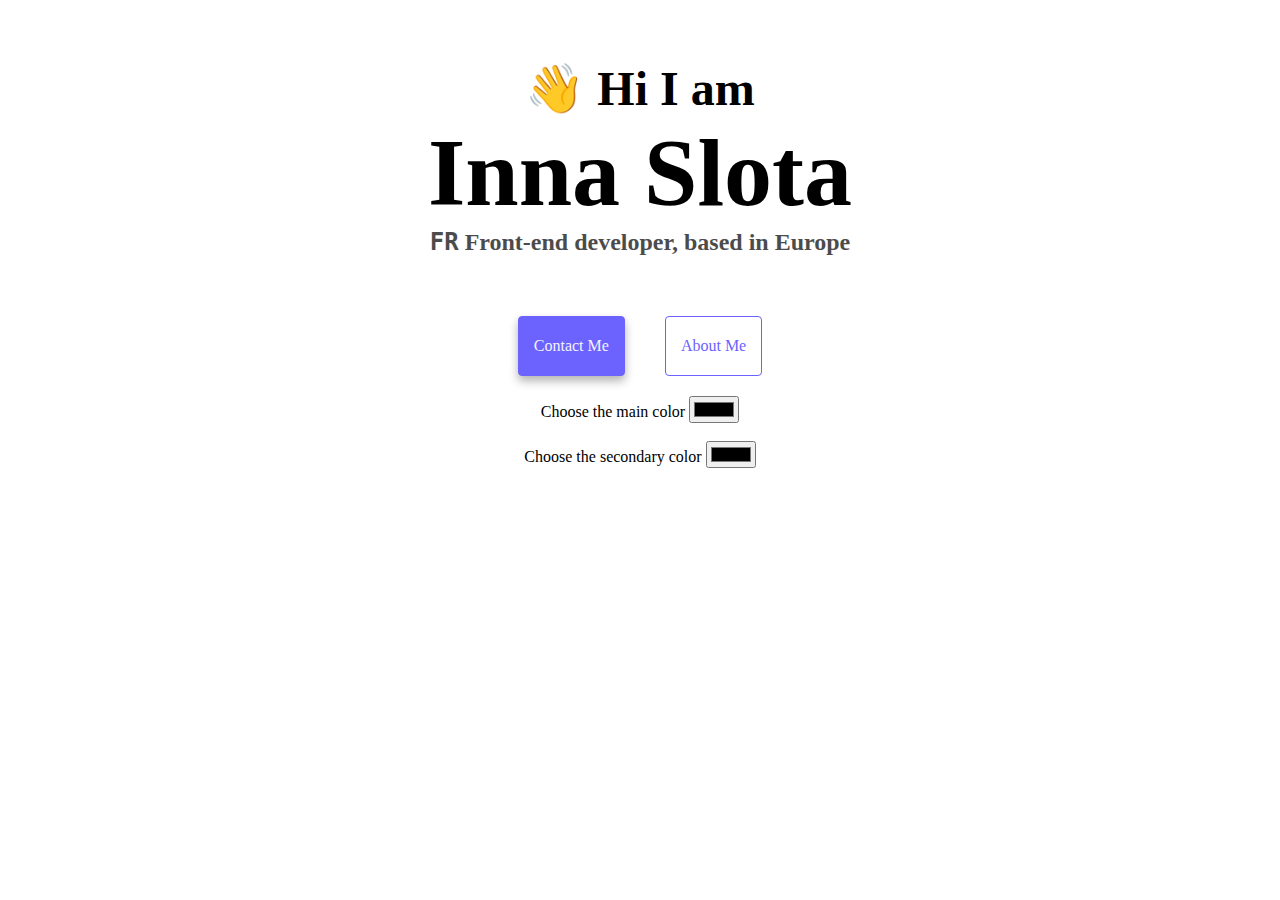
==== index.html @ 785c6eaf "Created project" ====
<!DOCTYPE html>
<html lang="en">
  <head>
    <meta charset="UTF-8" />
    <meta http-equiv="X-UA-Compatible" content="IE=edge" />
    <meta name="viewport" content="width=device-width, initial-scale=1.0" />
    <title>Document</title>
    <link rel="stylesheet" href="style.css" />
  </head>
  <body>
    <h2>👋 Hi I am</h2>
    <h1>Inna Slota</h1>
    <h3><kbd>FR</kbd> Front-end developer, based in Europe</h3>
    <div class="navigation">
      <a href="contact.html#contact" class="button contact">Contact Me</a>
      <a href="contact.html" class="button about">About Me</a>
    </div>
    <div class="regulator">
      <label for="color-picker">Choose the main color</label>
      <input type="color" name="main-color" id="main-color" />
      <br />
      <br />
      <label for="background">Choose the secondary color</label>
      <input type="color" name="secondary-color" id="secondary color" />
    </div>
  </body>
</html>
---- style.css ----
:root {
  --main-color: #6c63ff;
  --secondary-color: #f5f2fe;
  --opacity: 0.7;
  --box-shadow: 0 5px 10px rgba(0, 0, 0, 0.3);
}

body {
  text-align: center;
  margin: 60px 0px;
}

h2 {
  font-size: 48px;
  margin-bottom: 0;
}

h1 {
  font-size: 96px;
  margin-top: 0;
  margin-bottom: 0;
}

h3 {
  font-size: 24px;
  margin-top: 0;
  opacity: var(--opacity);
}

.navigation {
  display: flex;
  justify-content: center;
  margin-top: 40px;
}

.button {
  padding: 20px 15px;
  border: 1px solid;
  border-radius: 4px;
  margin: 20px;
  text-decoration: none;
}

.contact {
  background-color: var(--main-color);
  border-color: var(--main-color);
  color: var(--secondary-color);
  box-shadow: var(--box-shadow);
}

.about {
  color: var(--main-color);
  border-color: var(--main-color);
}

.navigation-back {
  color: var(--main-color);
}

.columns {
  display: flex;
  justify-content: center;
  margin: 30px 0px;
}

.columns p {
  background-color: var(--secondary-color);
  margin: 10px;
  font-size: 18px;
  line-height: 1.5;
  text-align: center;
  padding: 20px;
  max-width: 340px;
}

.contact-me a {
  font-size: 28px;
  color: var(--main-color);
  position: relative;
  left: 50px;
  text-decoration: none;
}

.contact-me h2 {
  margin: 0;
}
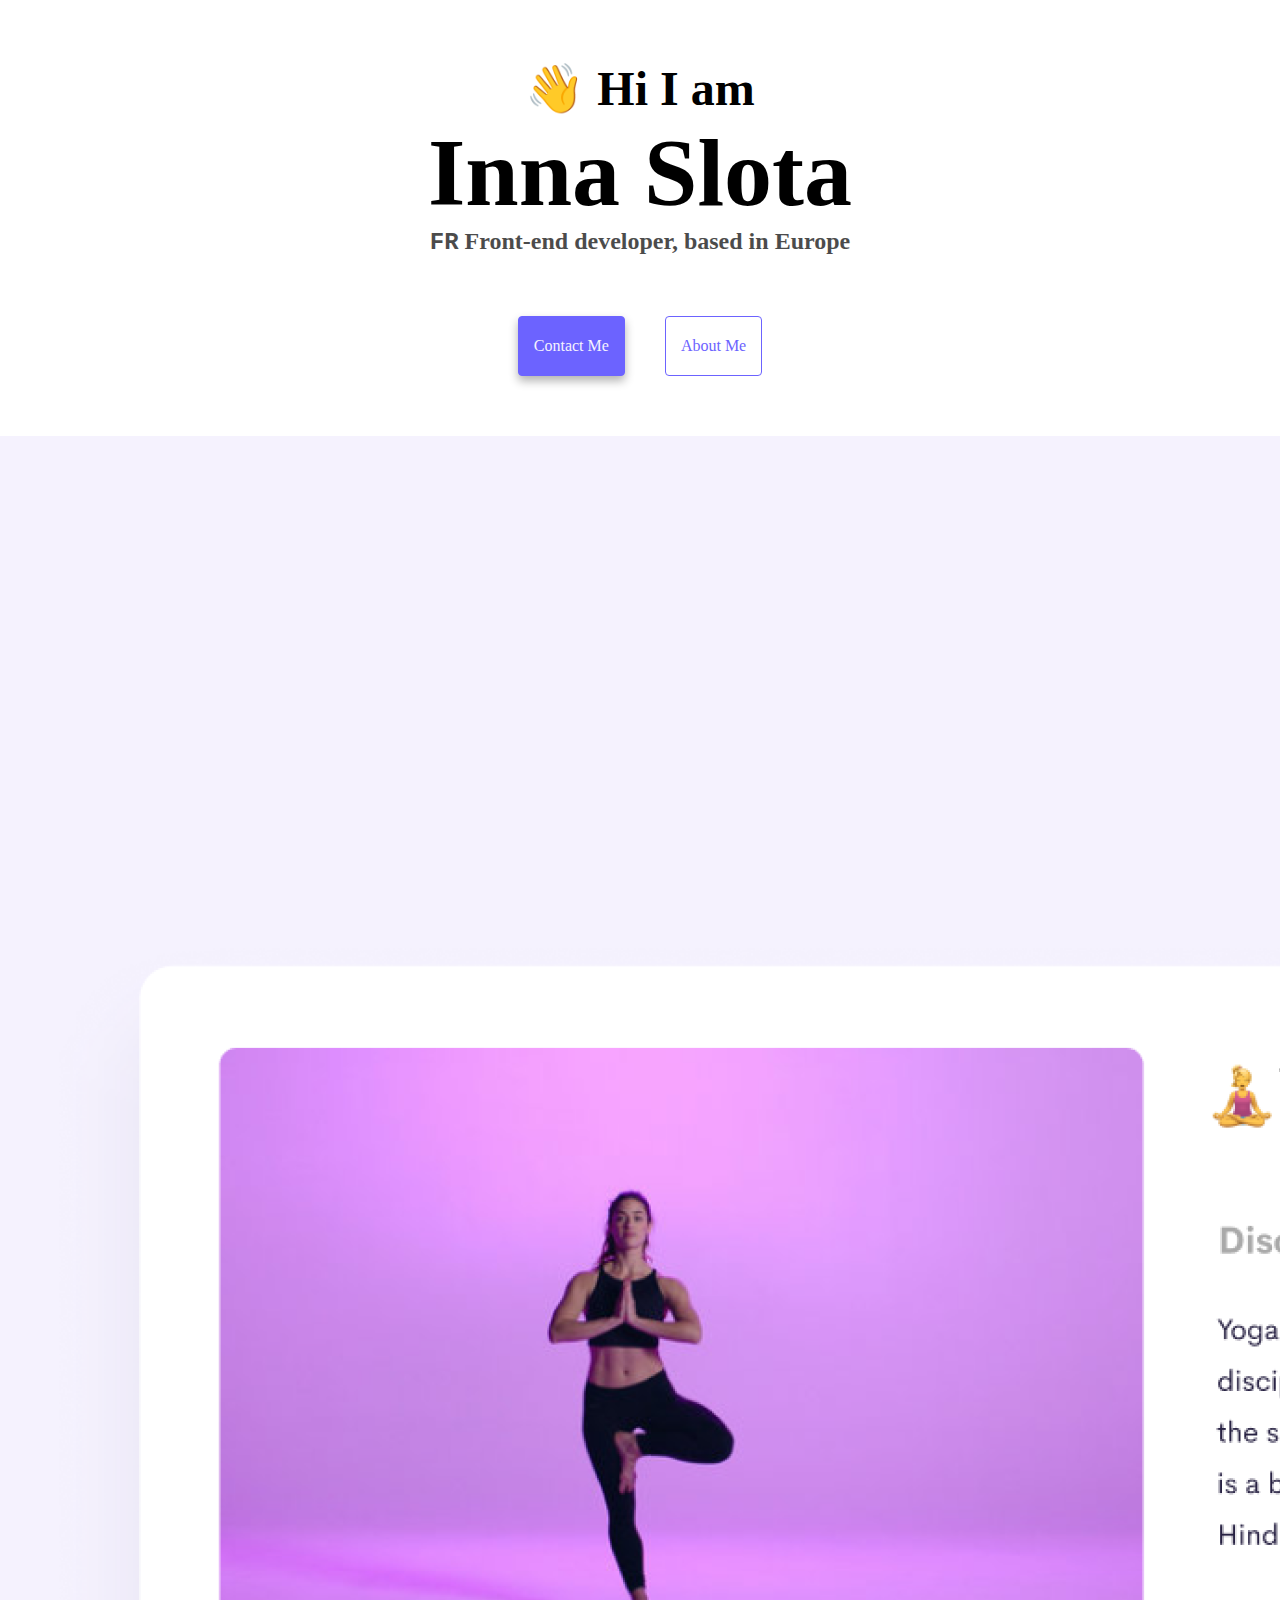
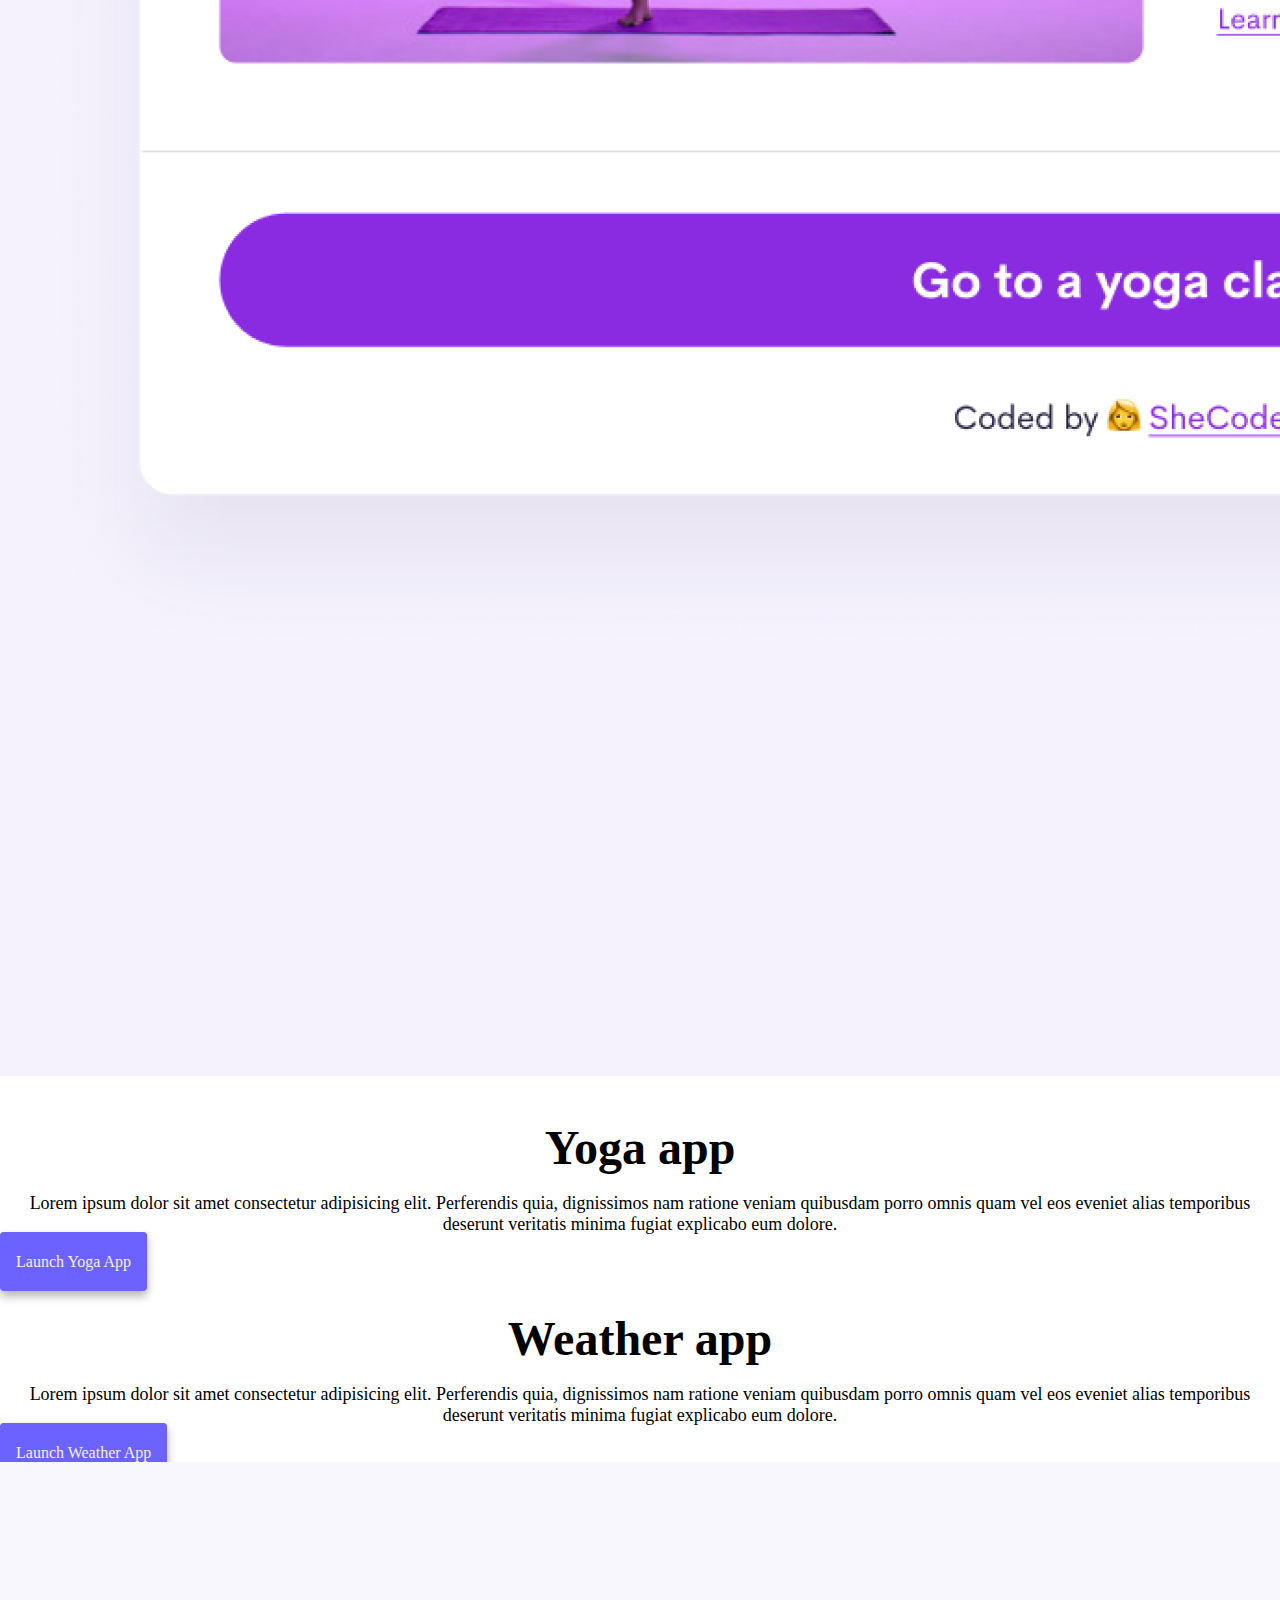
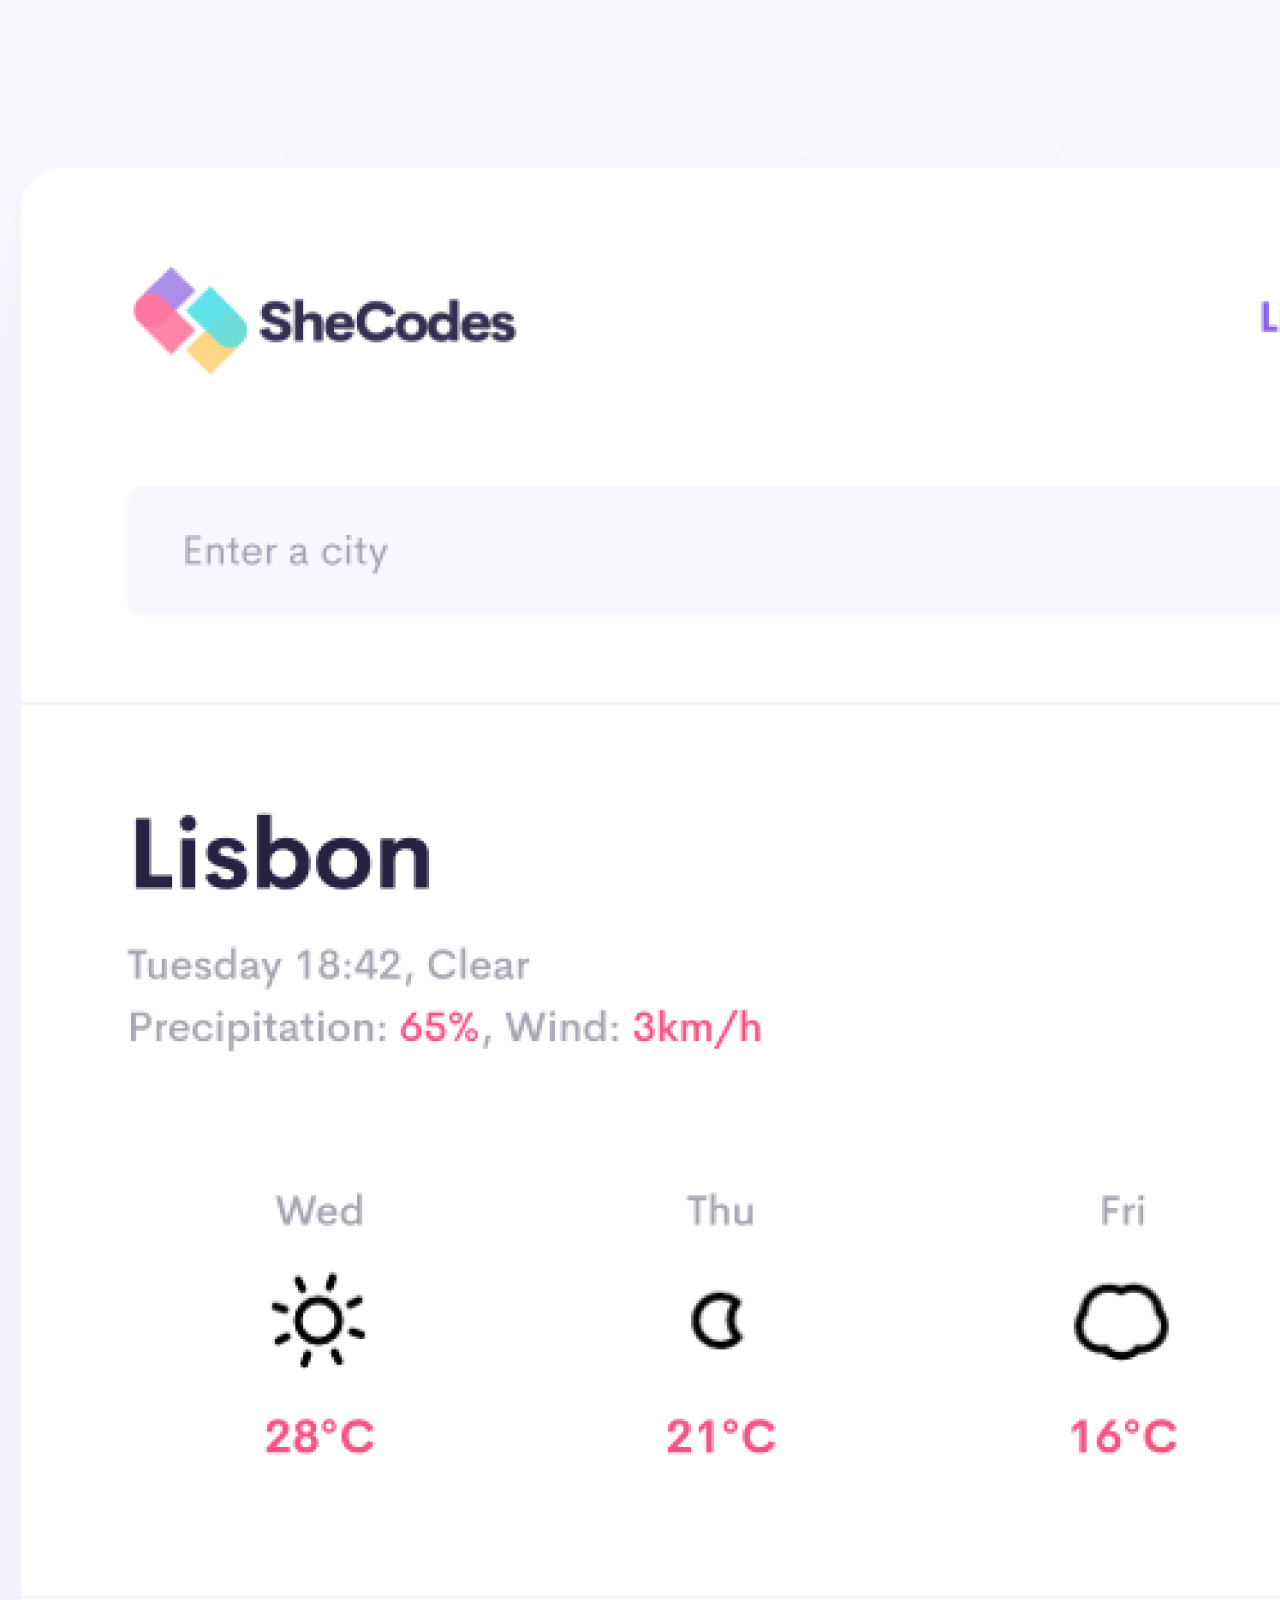
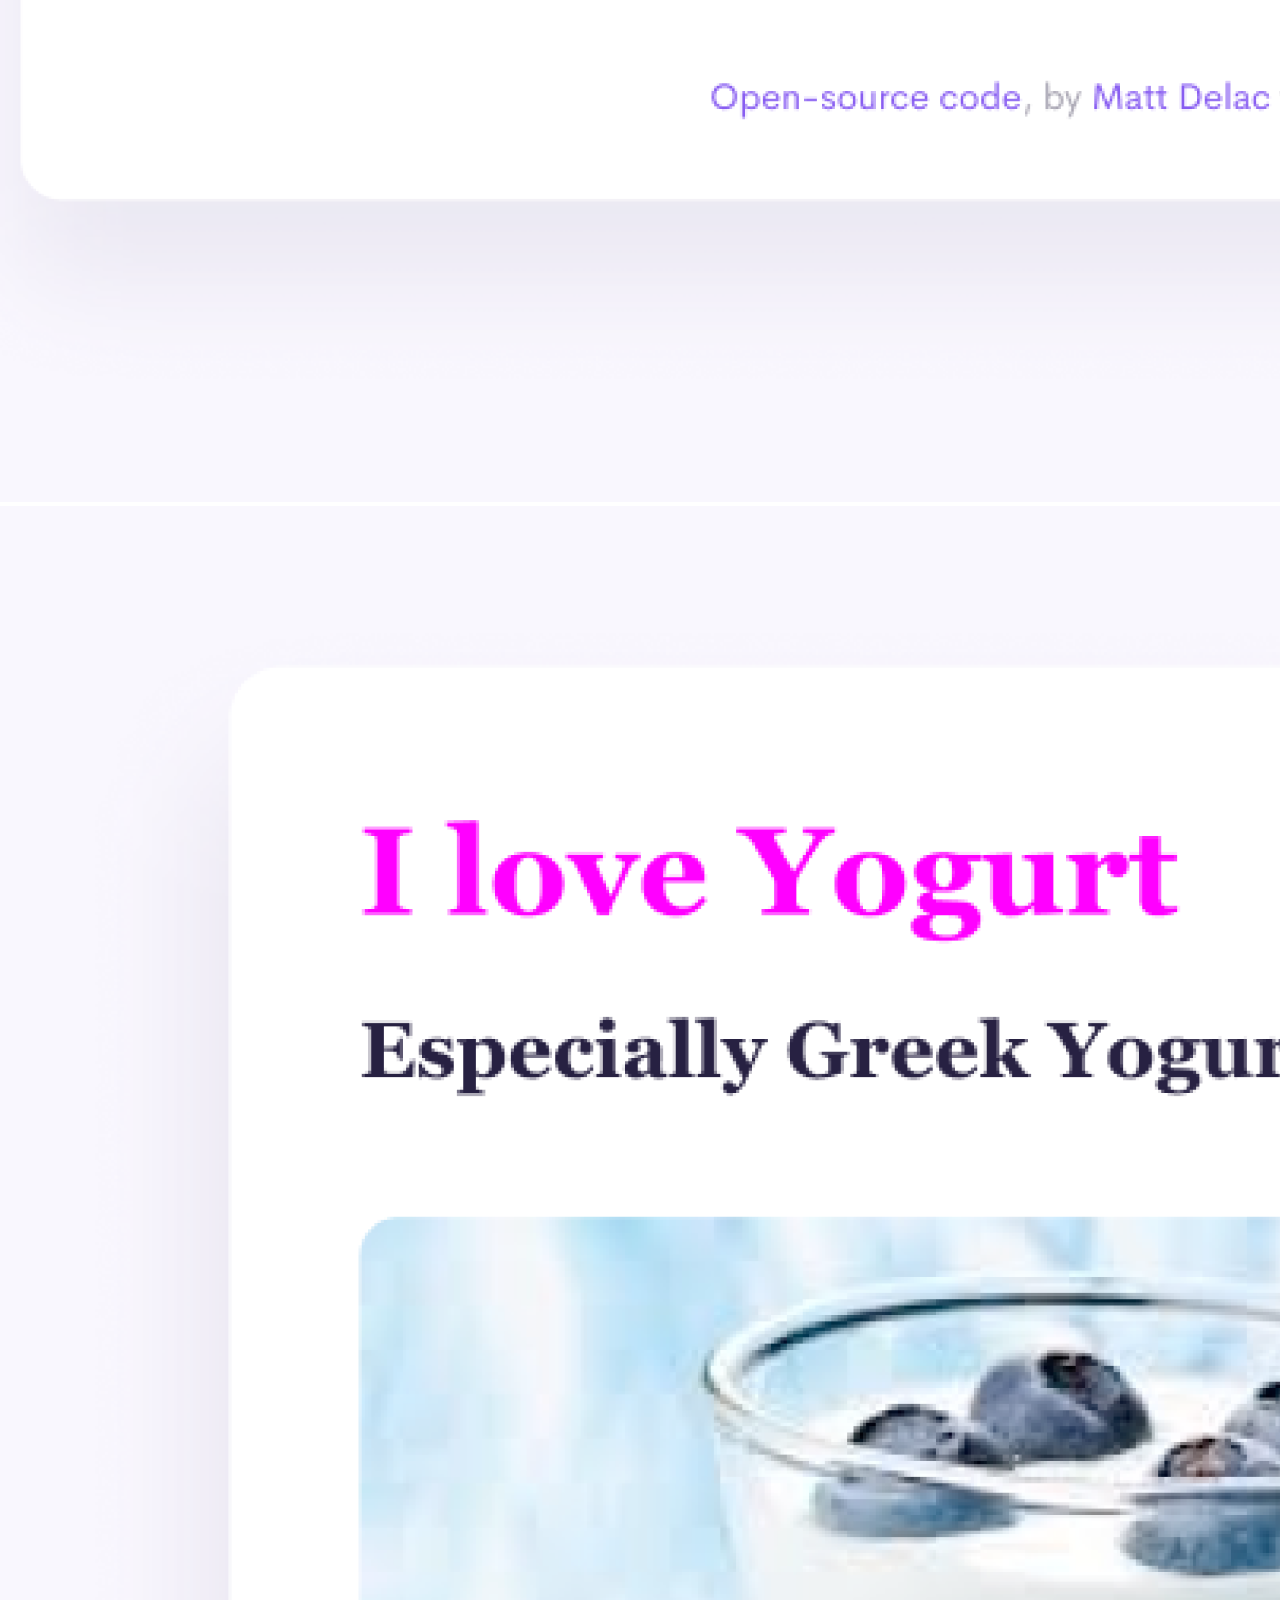
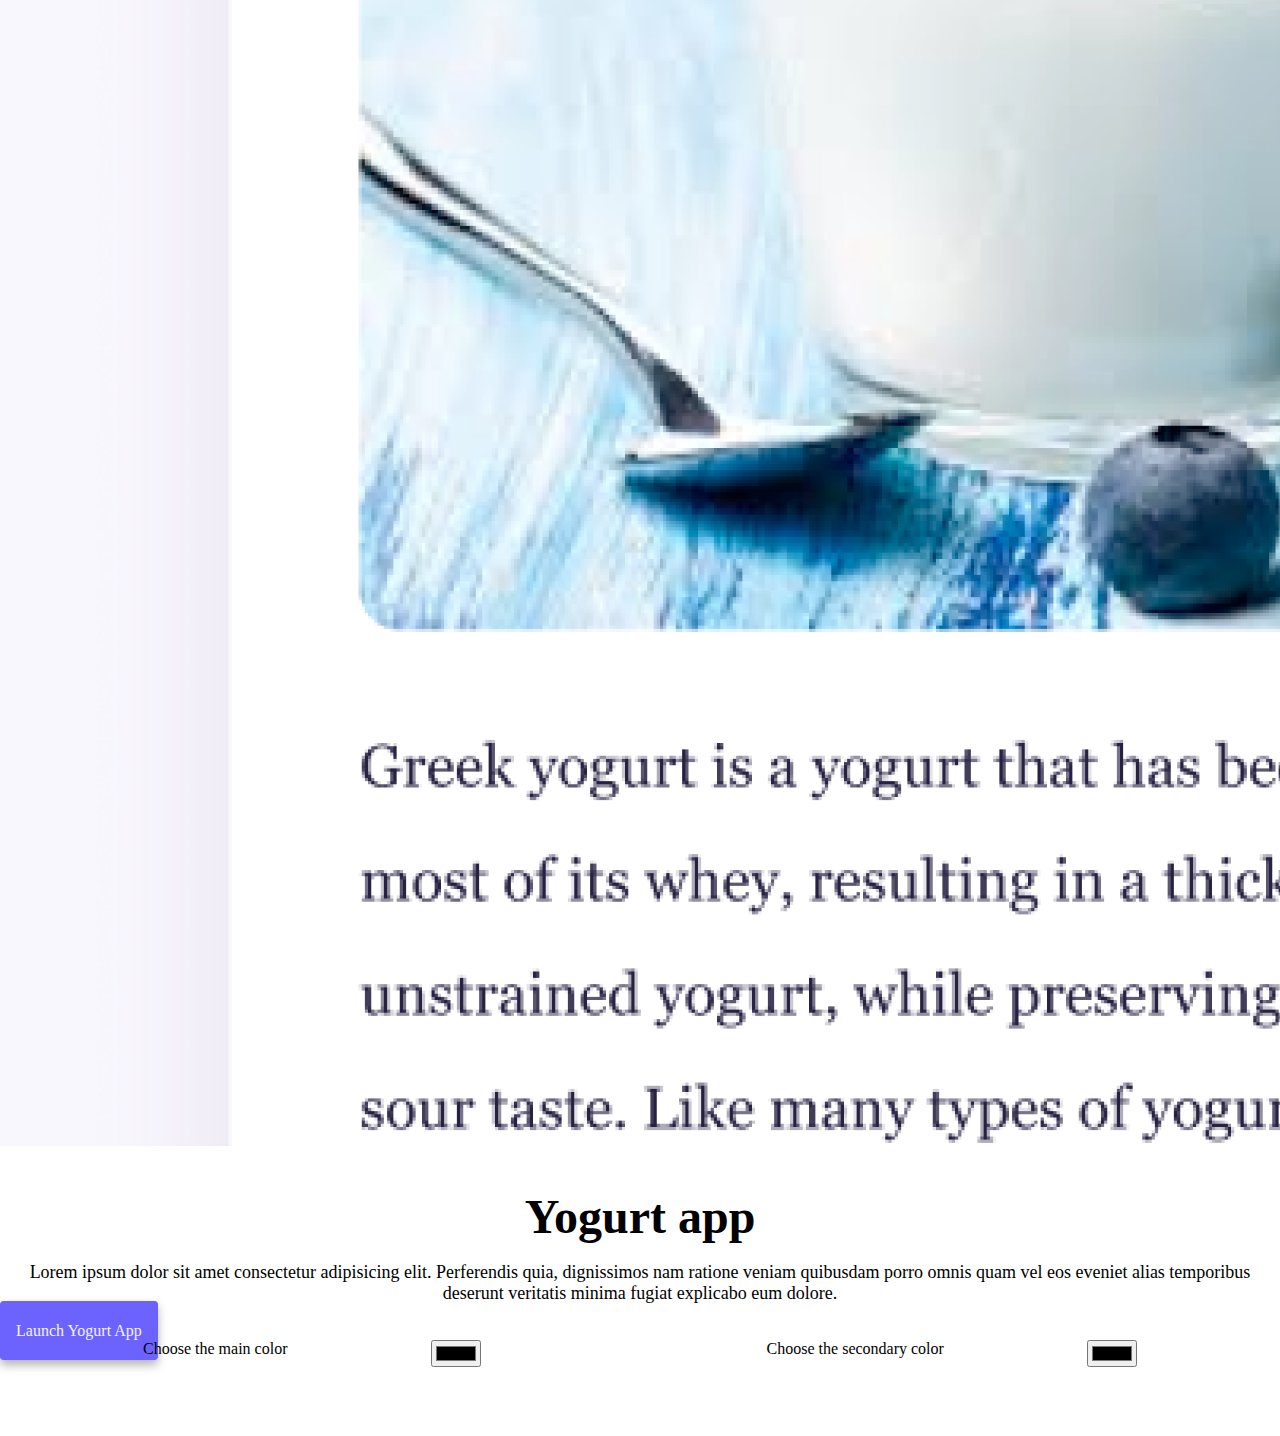
==== commit db1aea40: "Added responsive content to the Homepage" ====
--- a/index.html
+++ b/index.html
@@ -5,6 +5,17 @@
     <meta http-equiv="X-UA-Compatible" content="IE=edge" />
     <meta name="viewport" content="width=device-width, initial-scale=1.0" />
     <title>Document</title>
+    <link
+      href="https://cdn.jsdelivr.net/npm/bootstrap@5.3.0-alpha1/dist/css/bootstrap.min.css"
+      rel="stylesheet"
+      integrity="sha384-GLhlTQ8iRABdZLl6O3oVMWSktQOp6b7In1Zl3/Jr59b6EGGoI1aFkw7cmDA6j6gD"
+      crossorigin="anonymous"
+    />
+    <script
+      src="https://cdn.jsdelivr.net/npm/bootstrap@5.3.0-alpha1/dist/js/bootstrap.bundle.min.js"
+      integrity="sha384-w76AqPfDkMBDXo30jS1Sgez6pr3x5MlQ1ZAGC+nuZB+EYdgRZgiwxhTBTkF7CXvN"
+      crossorigin="anonymous"
+    ></script>
     <link rel="stylesheet" href="style.css" />
   </head>
   <body>
@@ -15,7 +26,72 @@
       <a href="contact.html#contact" class="button contact">Contact Me</a>
       <a href="contact.html" class="button about">About Me</a>
     </div>
-    <div class="regulator">
+    <div class="container">
+      <div class="row">
+        <div class="col-md-6">
+          <img
+            class="img-fluid rounded mt-0"
+            src="img/l3jP-yoga.png"
+            alt="yoga"
+          />
+        </div>
+        <div class="col-md-6">
+          <h2 class="text-start mb-2">Yoga app</h2>
+          <p class="text-start fs-6">
+            Lorem ipsum dolor sit amet consectetur adipisicing elit. Perferendis
+            quia, dignissimos nam ratione veniam quibusdam porro omnis quam vel
+            eos eveniet alias temporibus deserunt veritatis minima fugiat
+            explicabo eum dolore.
+          </p>
+          <div class="link mt-5">
+            <a class="primary-link">Launch Yoga App</a>
+          </div>
+        </div>
+      </div>
+      <div class="row mt-5">
+        <div class="col-md-6">
+          <h2 class="text-start mb-2">Weather app</h2>
+          <p class="text-start fs-6">
+            Lorem ipsum dolor sit amet consectetur adipisicing elit. Perferendis
+            quia, dignissimos nam ratione veniam quibusdam porro omnis quam vel
+            eos eveniet alias temporibus deserunt veritatis minima fugiat
+            explicabo eum dolore.
+          </p>
+          <div class="link mt-5 mb-5">
+            <a class="primary-link">Launch Weather App</a>
+          </div>
+        </div>
+        <div class="col-md-6">
+          <img
+            class="img-fluid rounded mt-0"
+            src="img/jxM9-weather.png"
+            alt="weather"
+          />
+        </div>
+      </div>
+      <div class="row mt-5">
+        <div class="col-md-6">
+          <img
+            class="img-fluid rounded mt-0"
+            src="img/WgM8-yogurt.png"
+            alt="yogurt"
+          />
+        </div>
+        <div class="col-md-6">
+          <h2 class="text-start mb-2">Yogurt app</h2>
+          <p class="text-start fs-6">
+            Lorem ipsum dolor sit amet consectetur adipisicing elit. Perferendis
+            quia, dignissimos nam ratione veniam quibusdam porro omnis quam vel
+            eos eveniet alias temporibus deserunt veritatis minima fugiat
+            explicabo eum dolore.
+          </p>
+          <div class="link mt-5">
+            <a class="primary-link">Launch Yogurt App</a>
+          </div>
+        </div>
+      </div>
+    </div>
+    <div class="regulator mt-5">
       <label for="color-picker">Choose the main color</label>
       <input type="color" name="main-color" id="main-color" />
       <br />
@@ -23,5 +99,19 @@
       <label for="background">Choose the secondary color</label>
       <input type="color" name="secondary-color" id="secondary color" />
     </div>
+    <script>
+      const colorPickers = document.querySelectorAll(".regulator input");
+
+      function handleUpdate() {
+        document.documentElement.style.setProperty(
+          `--${this.name}`,
+          this.value
+        );
+      }
+
+      colorPickers.forEach((colorPicker) =>
+        colorPicker.addEventListener("change", handleUpdate)
+      );
+    </script>
   </body>
 </html>
--- a/style.css
+++ b/style.css
@@ -30,7 +30,7 @@
 .navigation {
   display: flex;
   justify-content: center;
-  margin-top: 40px;
+  margin: 40px auto;
 }
 
 .button {
@@ -79,8 +79,42 @@
   position: relative;
   left: 50px;
   text-decoration: none;
+  text-align: left !important;
 }
 
 .contact-me h2 {
   margin: 0;
 }
+
+.container a {
+  padding: 20px 15px;
+  border: 1px solid;
+  border-radius: 4px;
+  margin: 0px;
+  text-decoration: none;
+  background-color: var(--main-color);
+  border-color: var(--main-color);
+  color: var(--secondary-color);
+  box-shadow: var(--box-shadow);
+}
+
+a:hover {
+  color: #0a58ca;
+}
+
+.fs-6 {
+  font-size: 18px !important;
+}
+
+.mb-2 {
+  margin-bottom: 16px !important;
+}
+
+.link {
+  max-width: fit-content;
+}
+
+.regulator {
+  display: flex;
+  justify-content: space-evenly;
+}
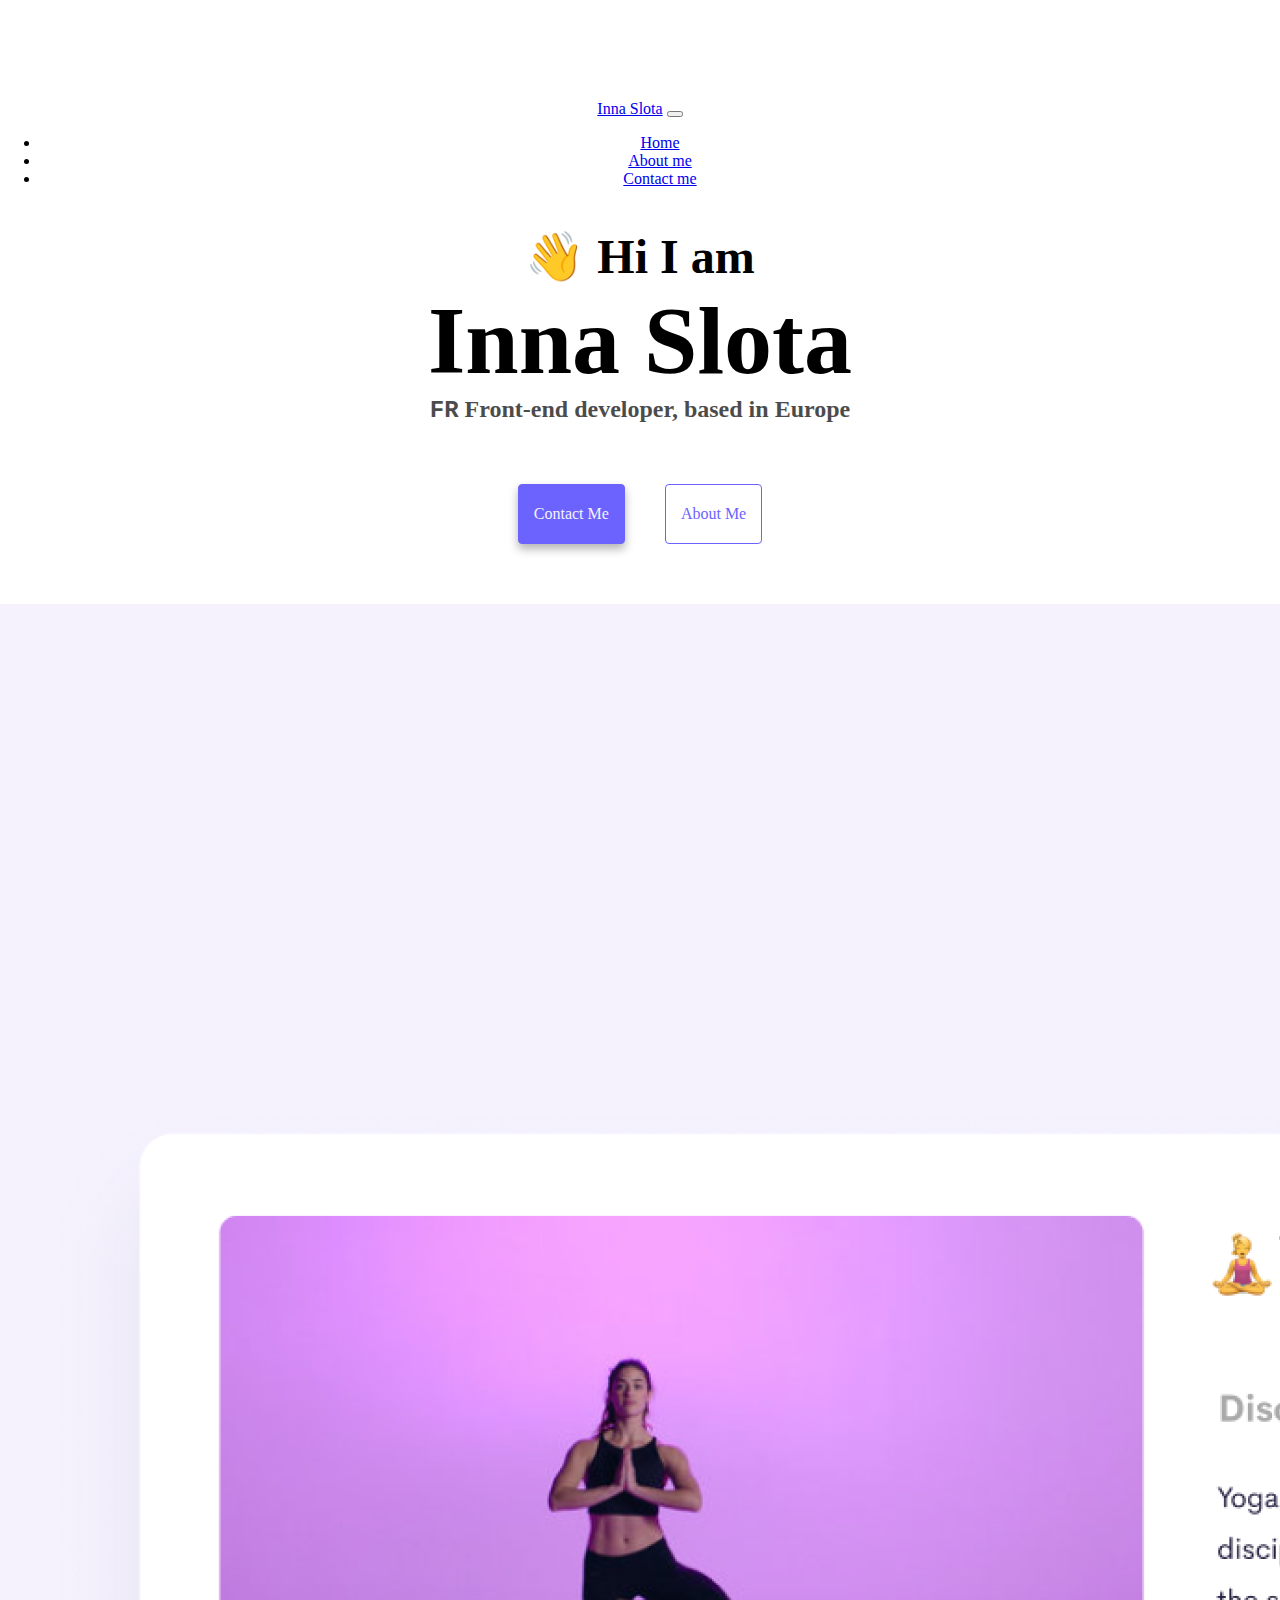
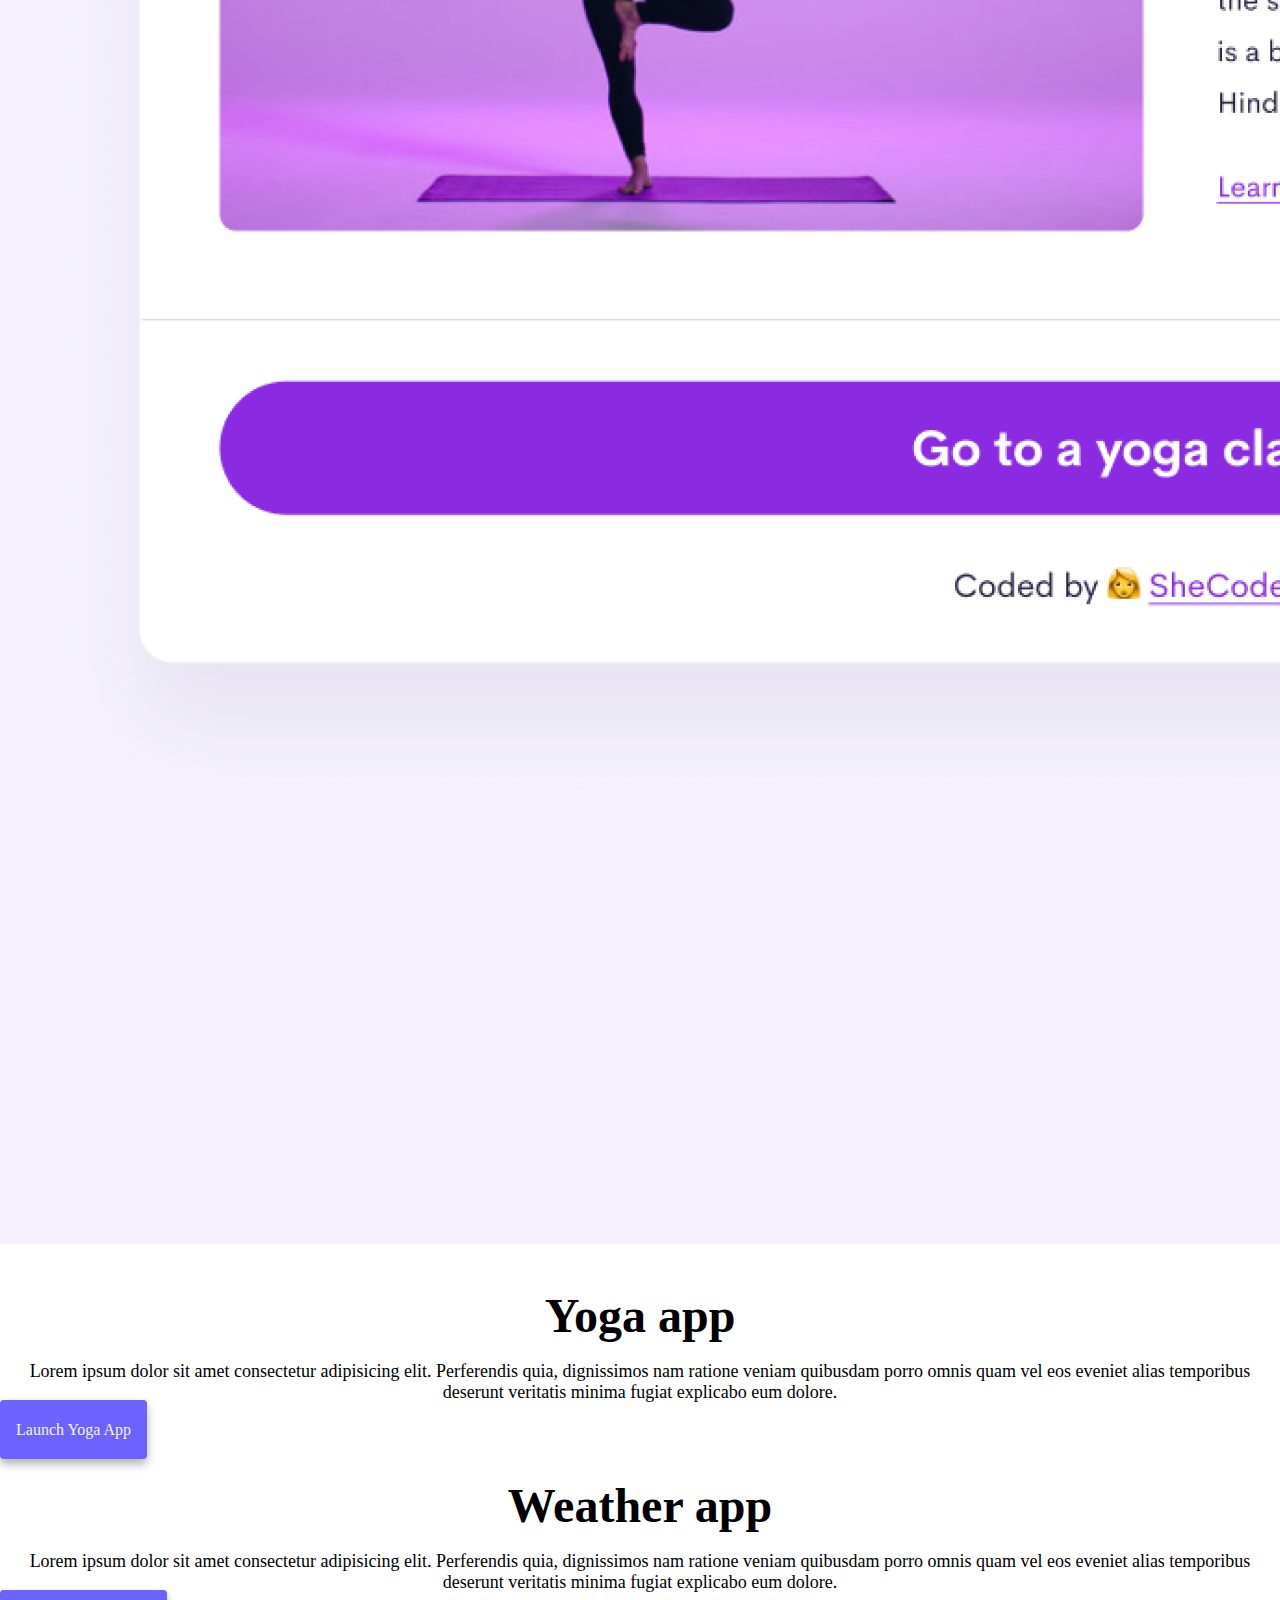
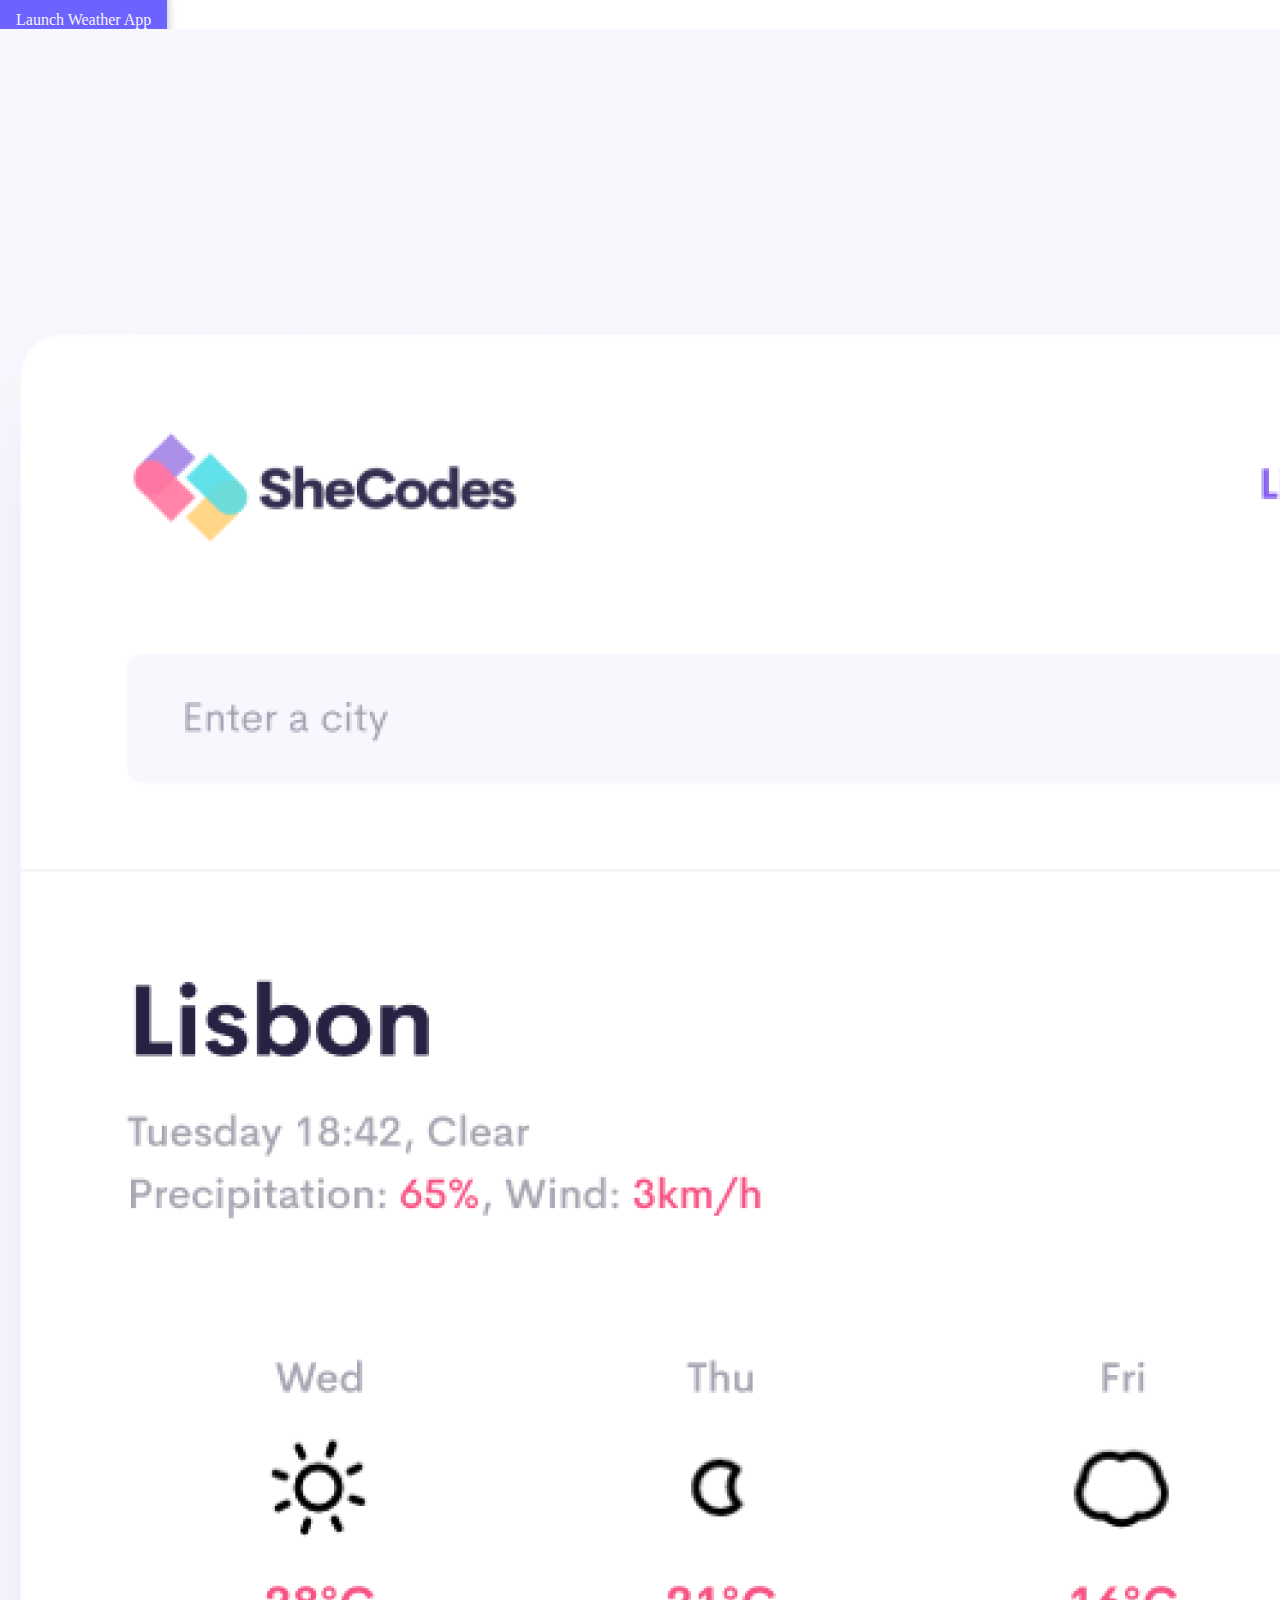
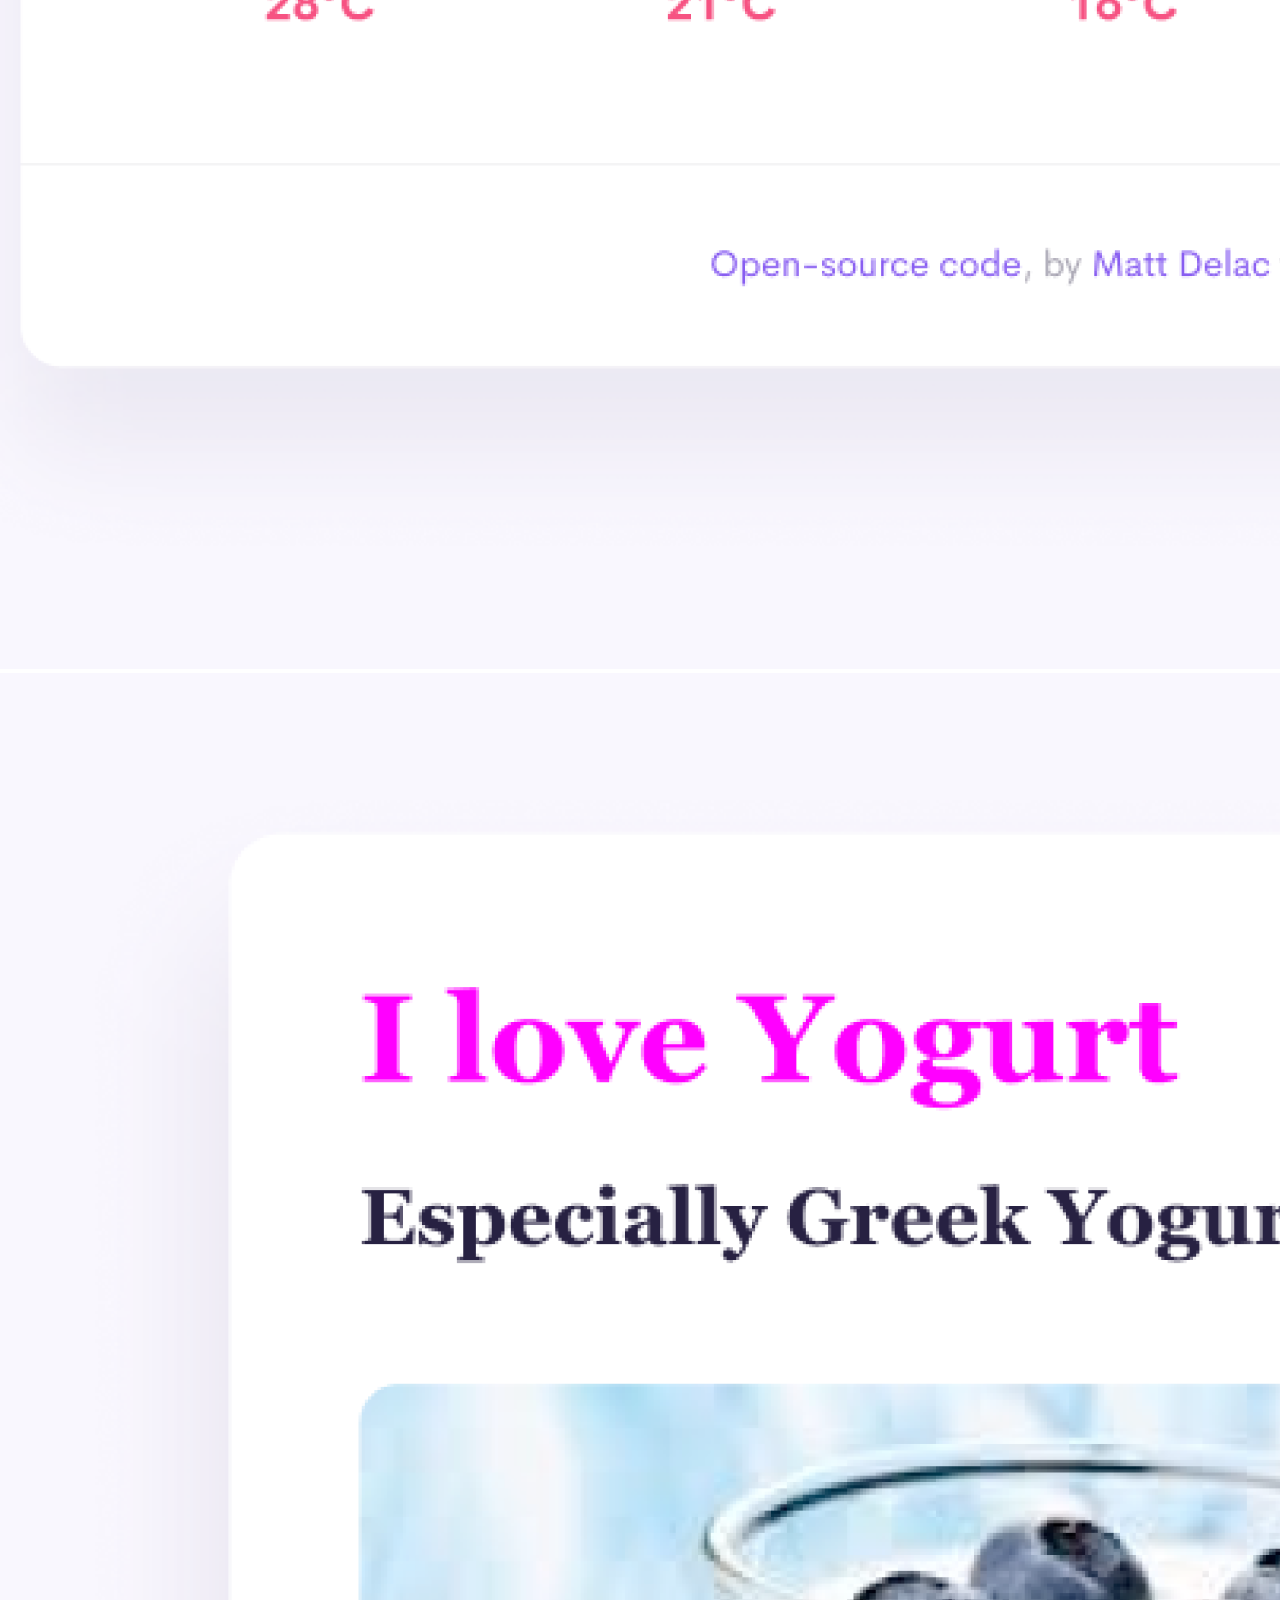
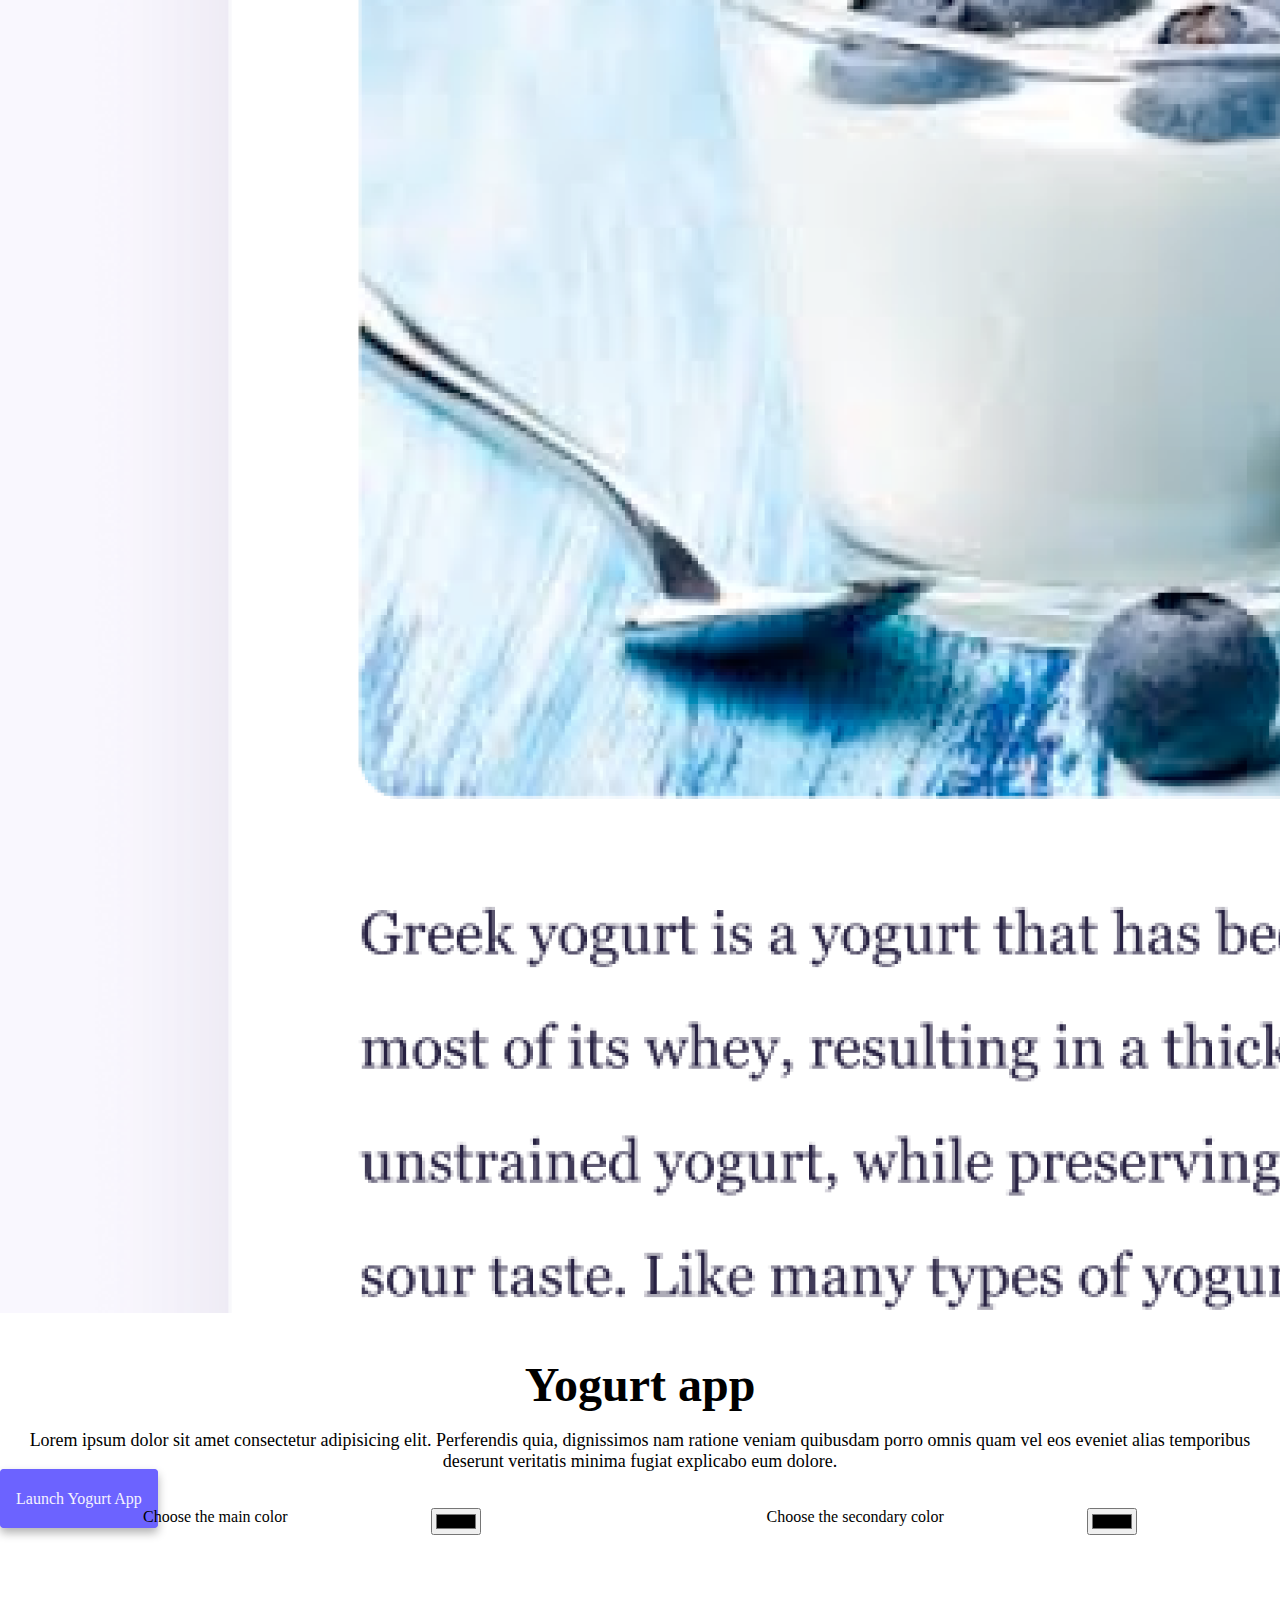
==== commit 2db374a8: "Added navigation bar" ====
--- a/index.html
+++ b/index.html
@@ -19,12 +19,48 @@
     <link rel="stylesheet" href="style.css" />
   </head>
   <body>
-    <h2>👋 Hi I am</h2>
-    <h1>Inna Slota</h1>
-    <h3><kbd>FR</kbd> Front-end developer, based in Europe</h3>
-    <div class="navigation">
-      <a href="contact.html#contact" class="button contact">Contact Me</a>
-      <a href="contact.html" class="button about">About Me</a>
+    <div class="nav-bar">
+      <nav class="navbar navbar-expand-lg navbar-light bg-light fixed-top">
+        <div class="container-fluid">
+          <a class="navbar-brand" href="#">Inna Slota</a>
+          <button
+            class="navbar-toggler"
+            type="button"
+            data-bs-toggle="collapse"
+            data-bs-target="#navbarNav"
+            aria-controls="navbarNav"
+            aria-expanded="false"
+            aria-label="Toggle navigation"
+          >
+            <span class="navbar-toggler-icon"></span>
+          </button>
+          <div
+            class="collapse navbar-collapse d-flex align-items-start text-start"
+            id="navbarNav"
+          >
+            <ul class="navbar-nav">
+              <li class="nav-item">
+                <a class="nav-link active" aria-current="page" href="#">Home</a>
+              </li>
+              <li class="nav-item">
+                <a class="nav-link" href="contact.html">About me</a>
+              </li>
+              <li class="nav-item">
+                <a class="nav-link" href="contact.html#contact">Contact me</a>
+              </li>
+            </ul>
+          </div>
+        </div>
+      </nav>
+    </div>
+    <div class="header mt-5">
+      <h2>👋 Hi I am</h2>
+      <h1>Inna Slota</h1>
+      <h3><kbd>FR</kbd> Front-end developer, based in Europe</h3>
+      <div class="navigation">
+        <a href="contact.html#contact" class="button contact">Contact Me</a>
+        <a href="contact.html" class="button about">About Me</a>
+      </div>
     </div>
     <div class="container">
       <div class="row">
--- a/style.css
+++ b/style.css
@@ -7,7 +7,7 @@
 
 body {
   text-align: center;
-  margin: 60px 0px;
+  margin: 100px 0px;
 }
 
 h2 {
@@ -118,3 +118,7 @@
   display: flex;
   justify-content: space-evenly;
 }
+
+body > div.nav-bar > nav > div {
+  justify-content: space-evenly;
+}
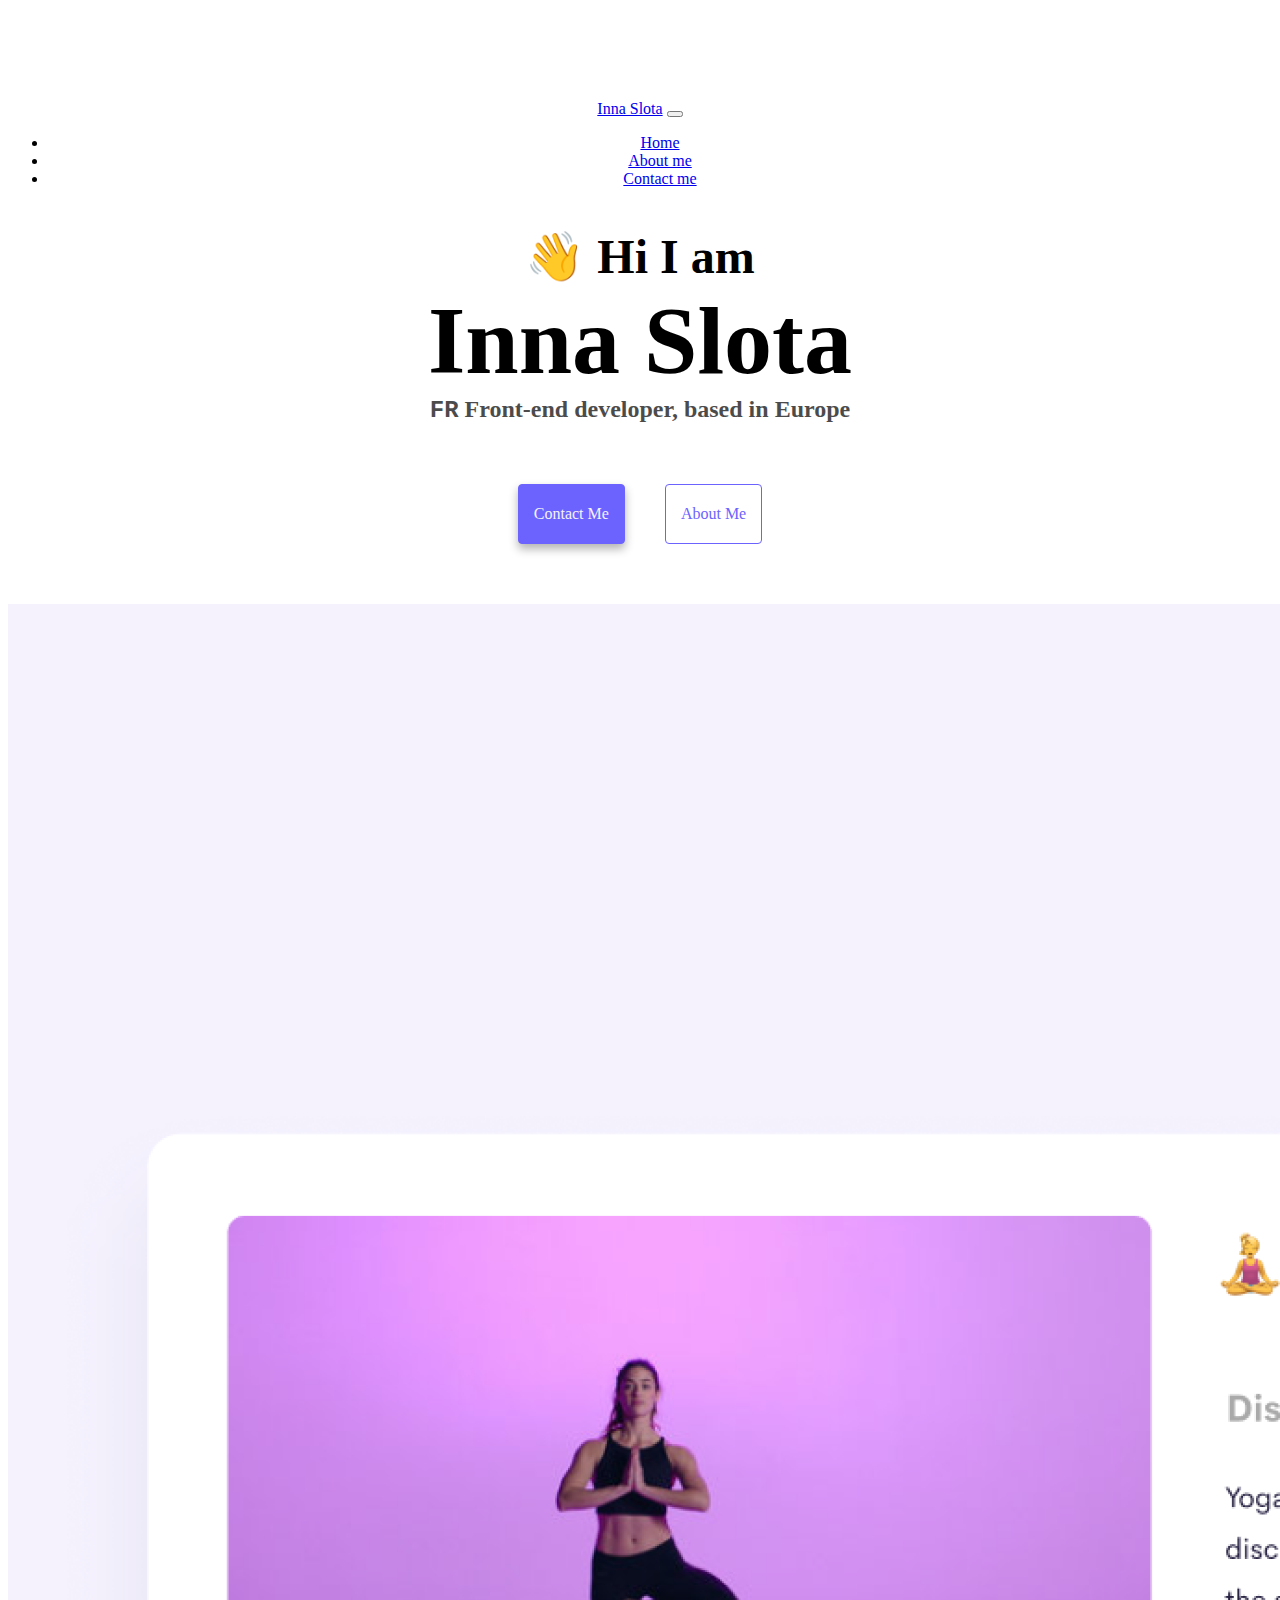
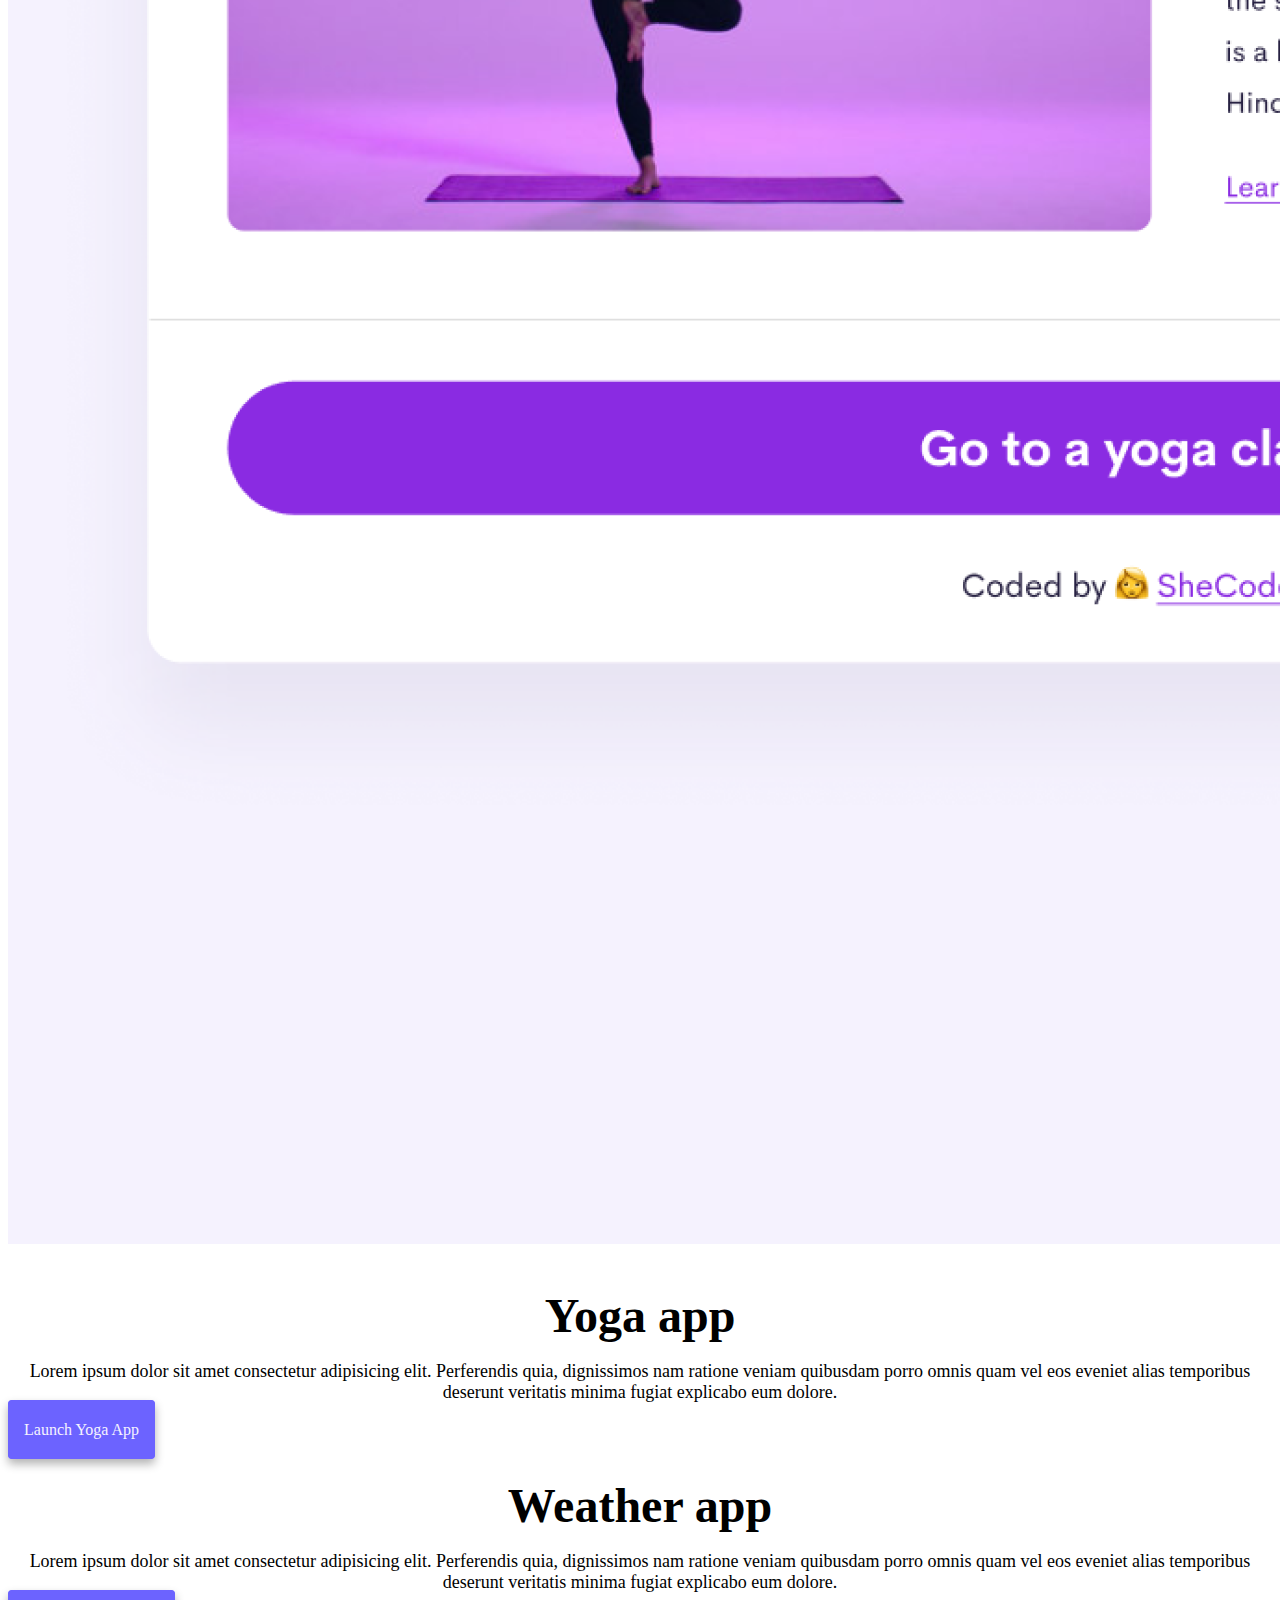
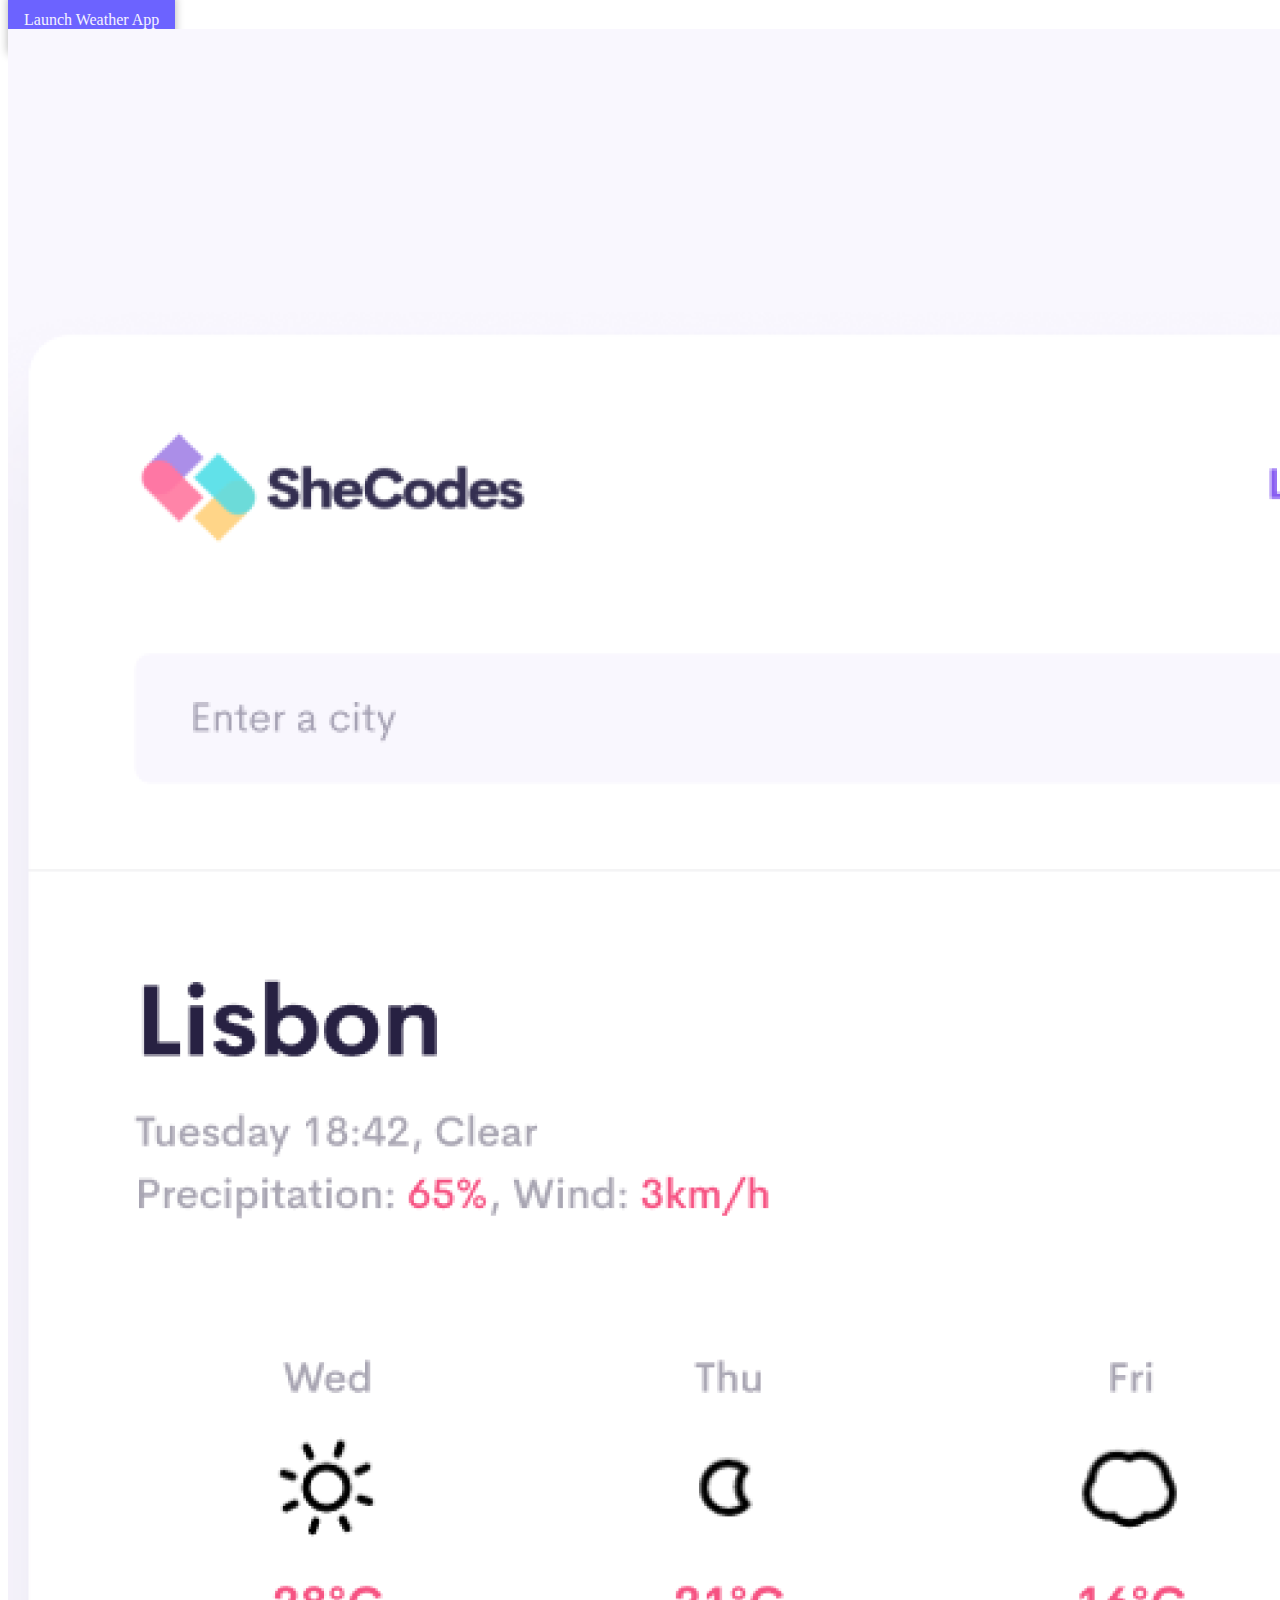
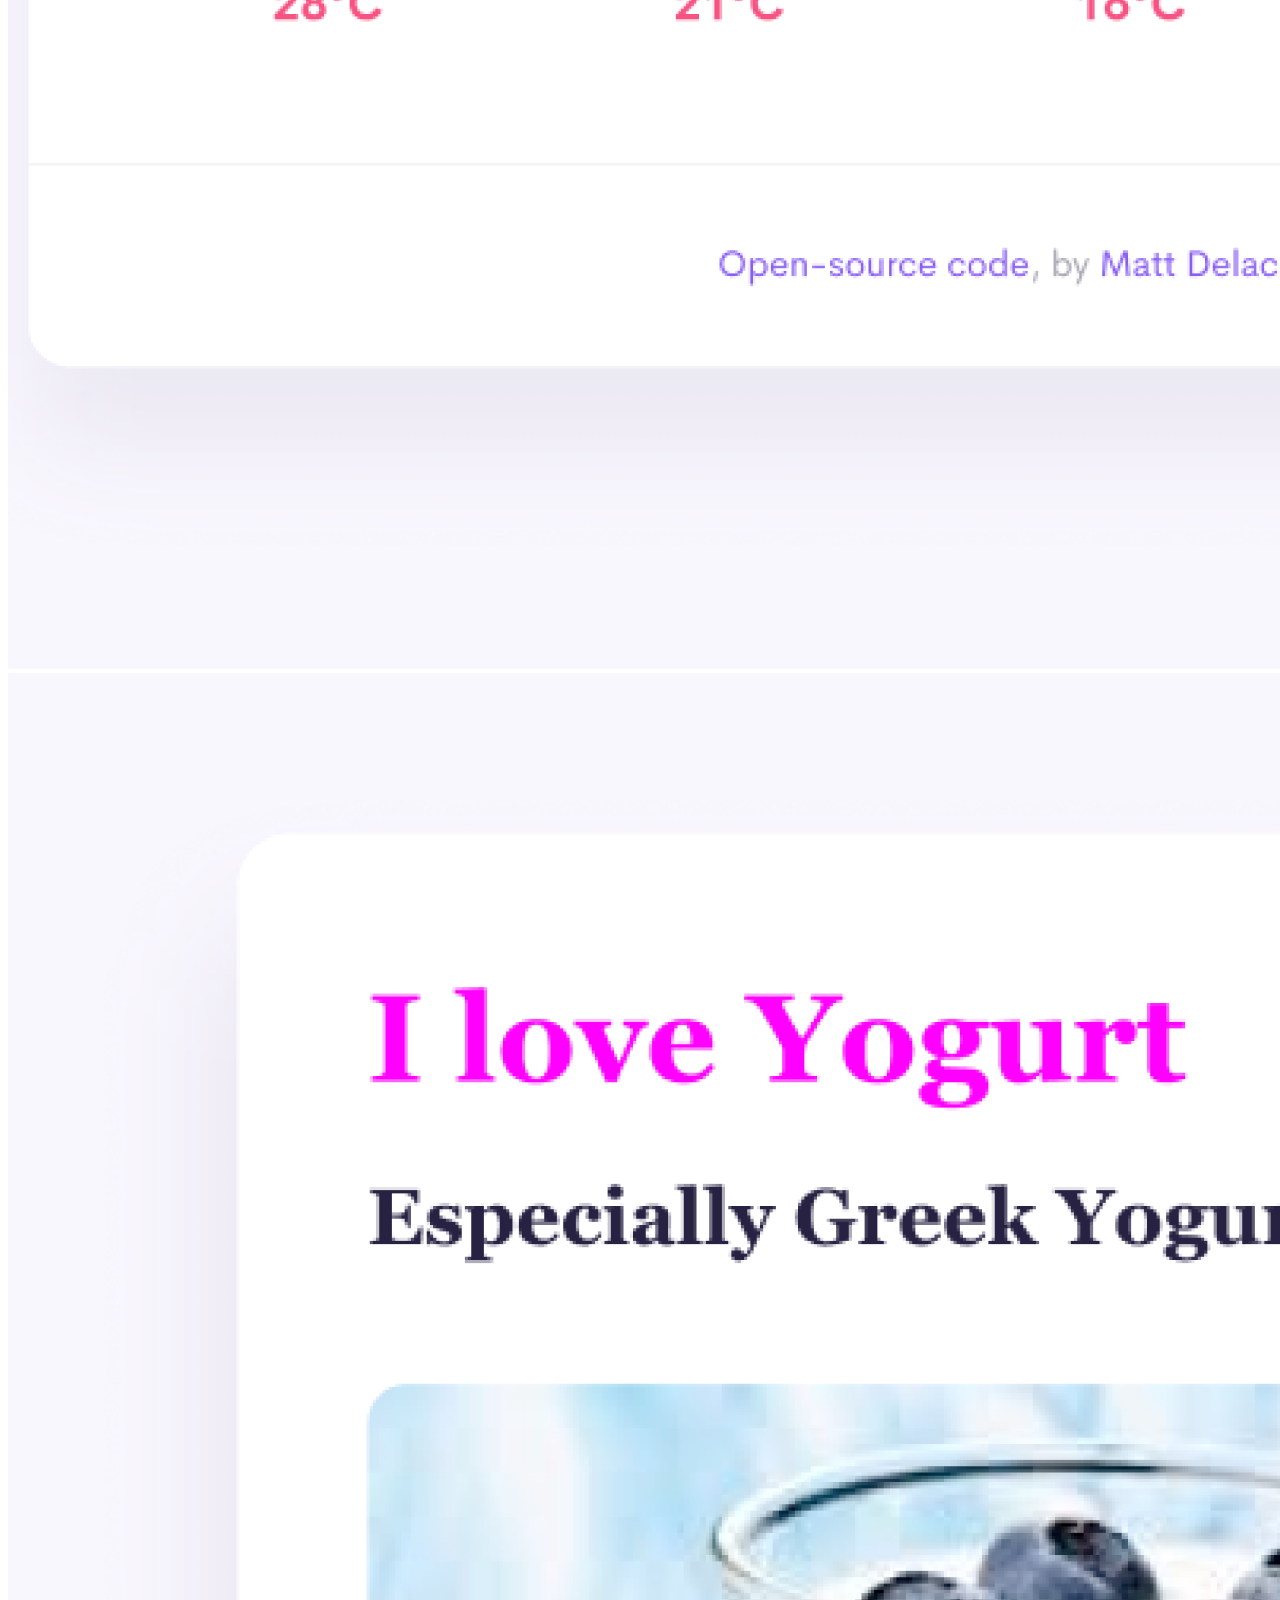
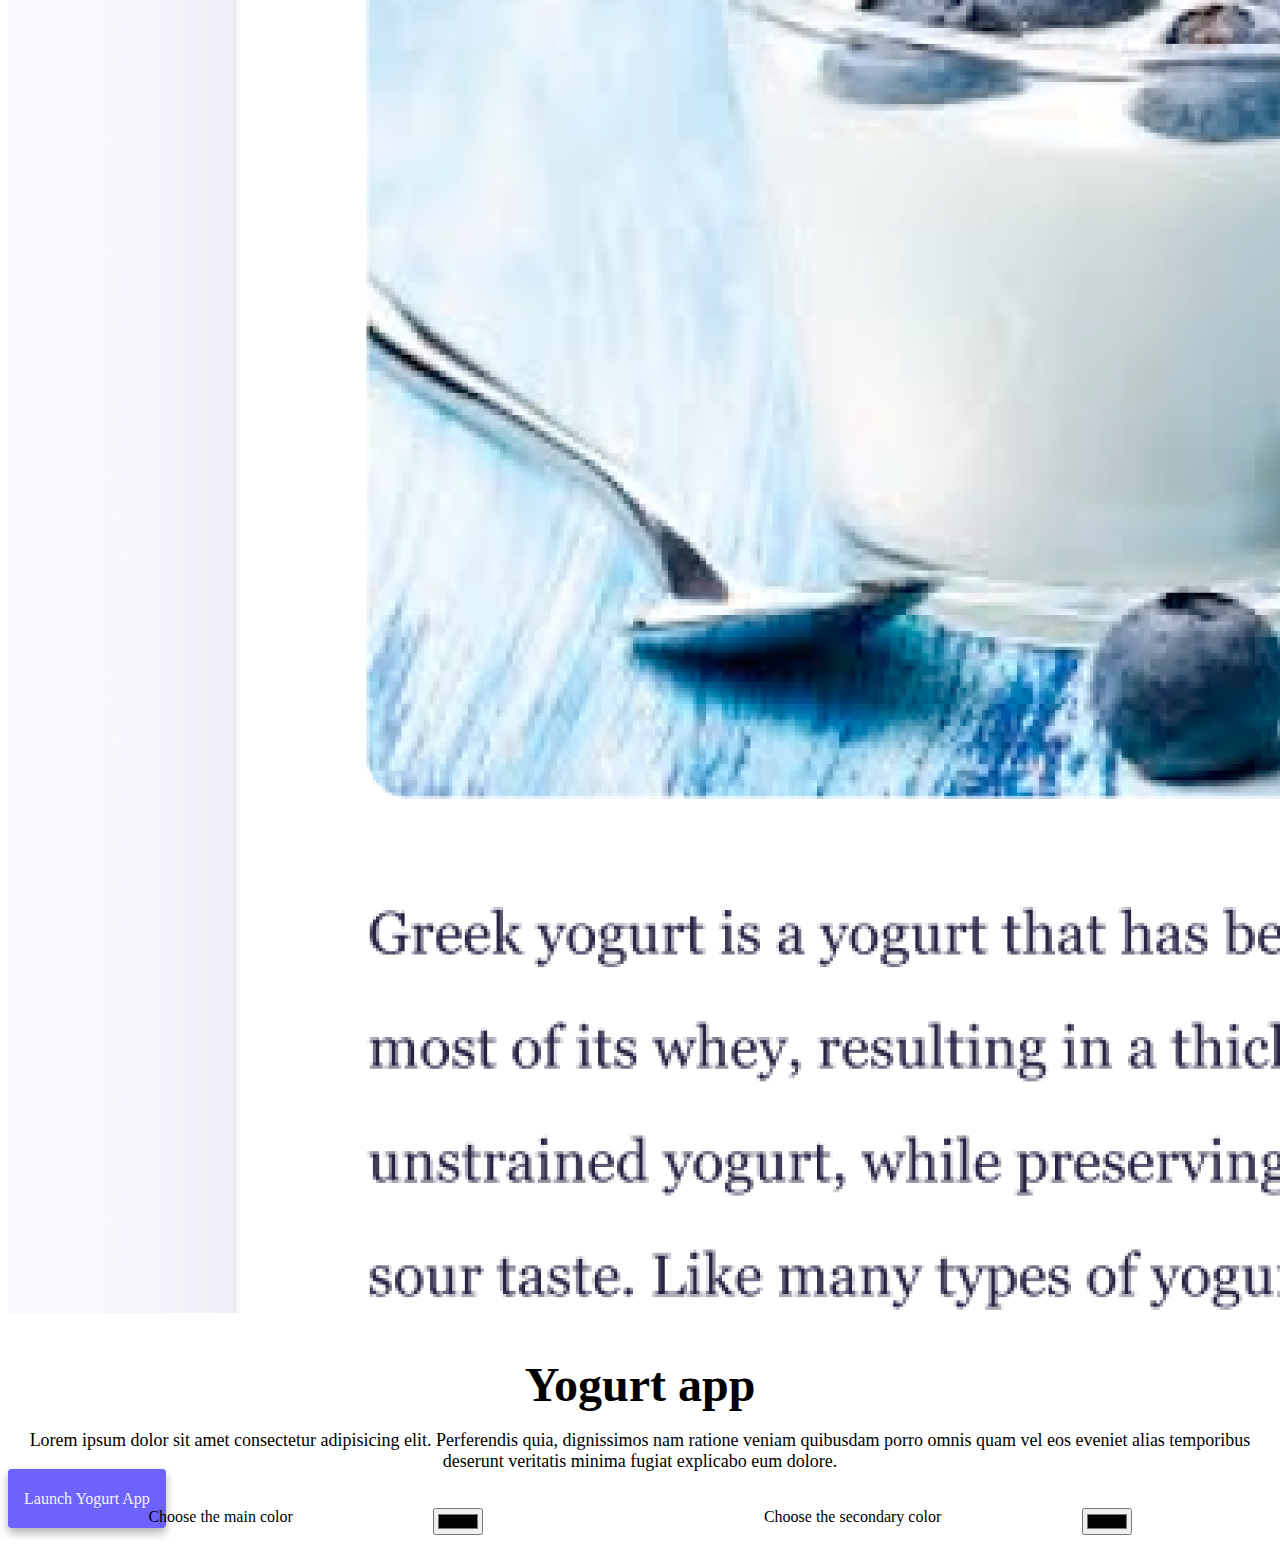
==== commit 232effc3: "Fixed nav-bar" ====
--- a/index.html
+++ b/index.html
@@ -19,41 +19,38 @@
     <link rel="stylesheet" href="style.css" />
   </head>
   <body>
-    <div class="nav-bar">
-      <nav class="navbar navbar-expand-lg navbar-light bg-light fixed-top">
-        <div class="container-fluid">
-          <a class="navbar-brand" href="#">Inna Slota</a>
-          <button
-            class="navbar-toggler"
-            type="button"
-            data-bs-toggle="collapse"
-            data-bs-target="#navbarNav"
-            aria-controls="navbarNav"
-            aria-expanded="false"
-            aria-label="Toggle navigation"
-          >
-            <span class="navbar-toggler-icon"></span>
-          </button>
-          <div
-            class="collapse navbar-collapse d-flex align-items-start text-start"
-            id="navbarNav"
-          >
-            <ul class="navbar-nav">
-              <li class="nav-item">
-                <a class="nav-link active" aria-current="page" href="#">Home</a>
-              </li>
-              <li class="nav-item">
-                <a class="nav-link" href="contact.html">About me</a>
-              </li>
-              <li class="nav-item">
-                <a class="nav-link" href="contact.html#contact">Contact me</a>
-              </li>
-            </ul>
-          </div>
+    <nav class="navbar navbar-expand-lg navbar-light bg-light fixed-top">
+      <div class="container-fluid">
+        <a class="navbar-brand" href="index.html">Inna Slota</a>
+        <button
+          class="navbar-toggler"
+          type="button"
+          data-bs-toggle="collapse"
+          data-bs-target="#navbarNav"
+          aria-controls="navbarNav"
+          aria-expanded="false"
+          aria-label="Toggle navigation"
+        >
+          <span class="navbar-toggler-icon"></span>
+        </button>
+        <div class="collapse navbar-collapse" id="navbarNav">
+          <ul class="navbar-nav">
+            <li class="nav-item">
+              <a class="nav-link active" aria-current="page" href="index.html"
+                >Home</a
+              >
+            </li>
+            <li class="nav-item">
+              <a class="nav-link" href="contact.html">About me</a>
+            </li>
+            <li class="nav-item">
+              <a class="nav-link" href="contact.html#contact">Contact me</a>
+            </li>
+          </ul>
         </div>
-      </nav>
-    </div>
-    <div class="header mt-5">
+      </div>
+    </nav>
+    <div class="header">
       <h2>👋 Hi I am</h2>
       <h1>Inna Slota</h1>
       <h3><kbd>FR</kbd> Front-end developer, based in Europe</h3>
--- a/style.css
+++ b/style.css
@@ -7,7 +7,7 @@
 
 body {
   text-align: center;
-  margin: 100px 0px;
+  margin-top: 100px;
 }
 
 h2 {
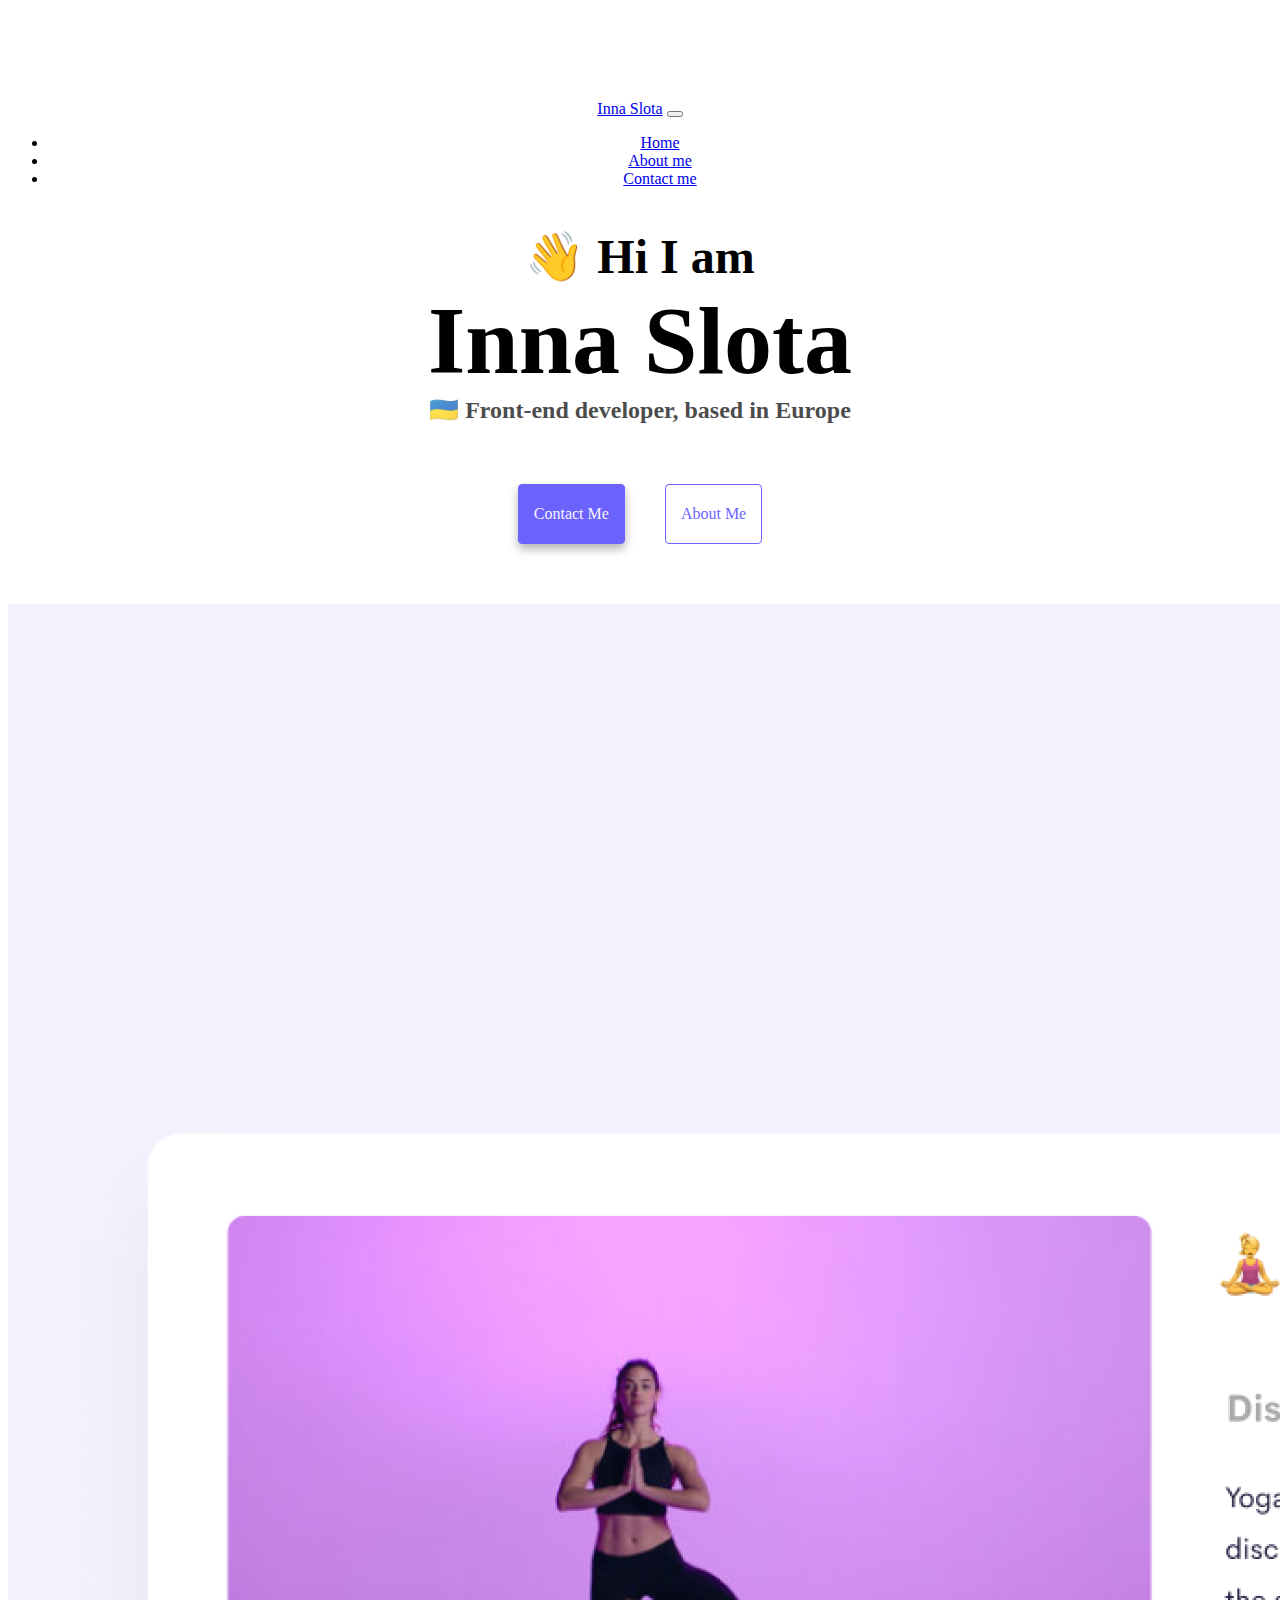
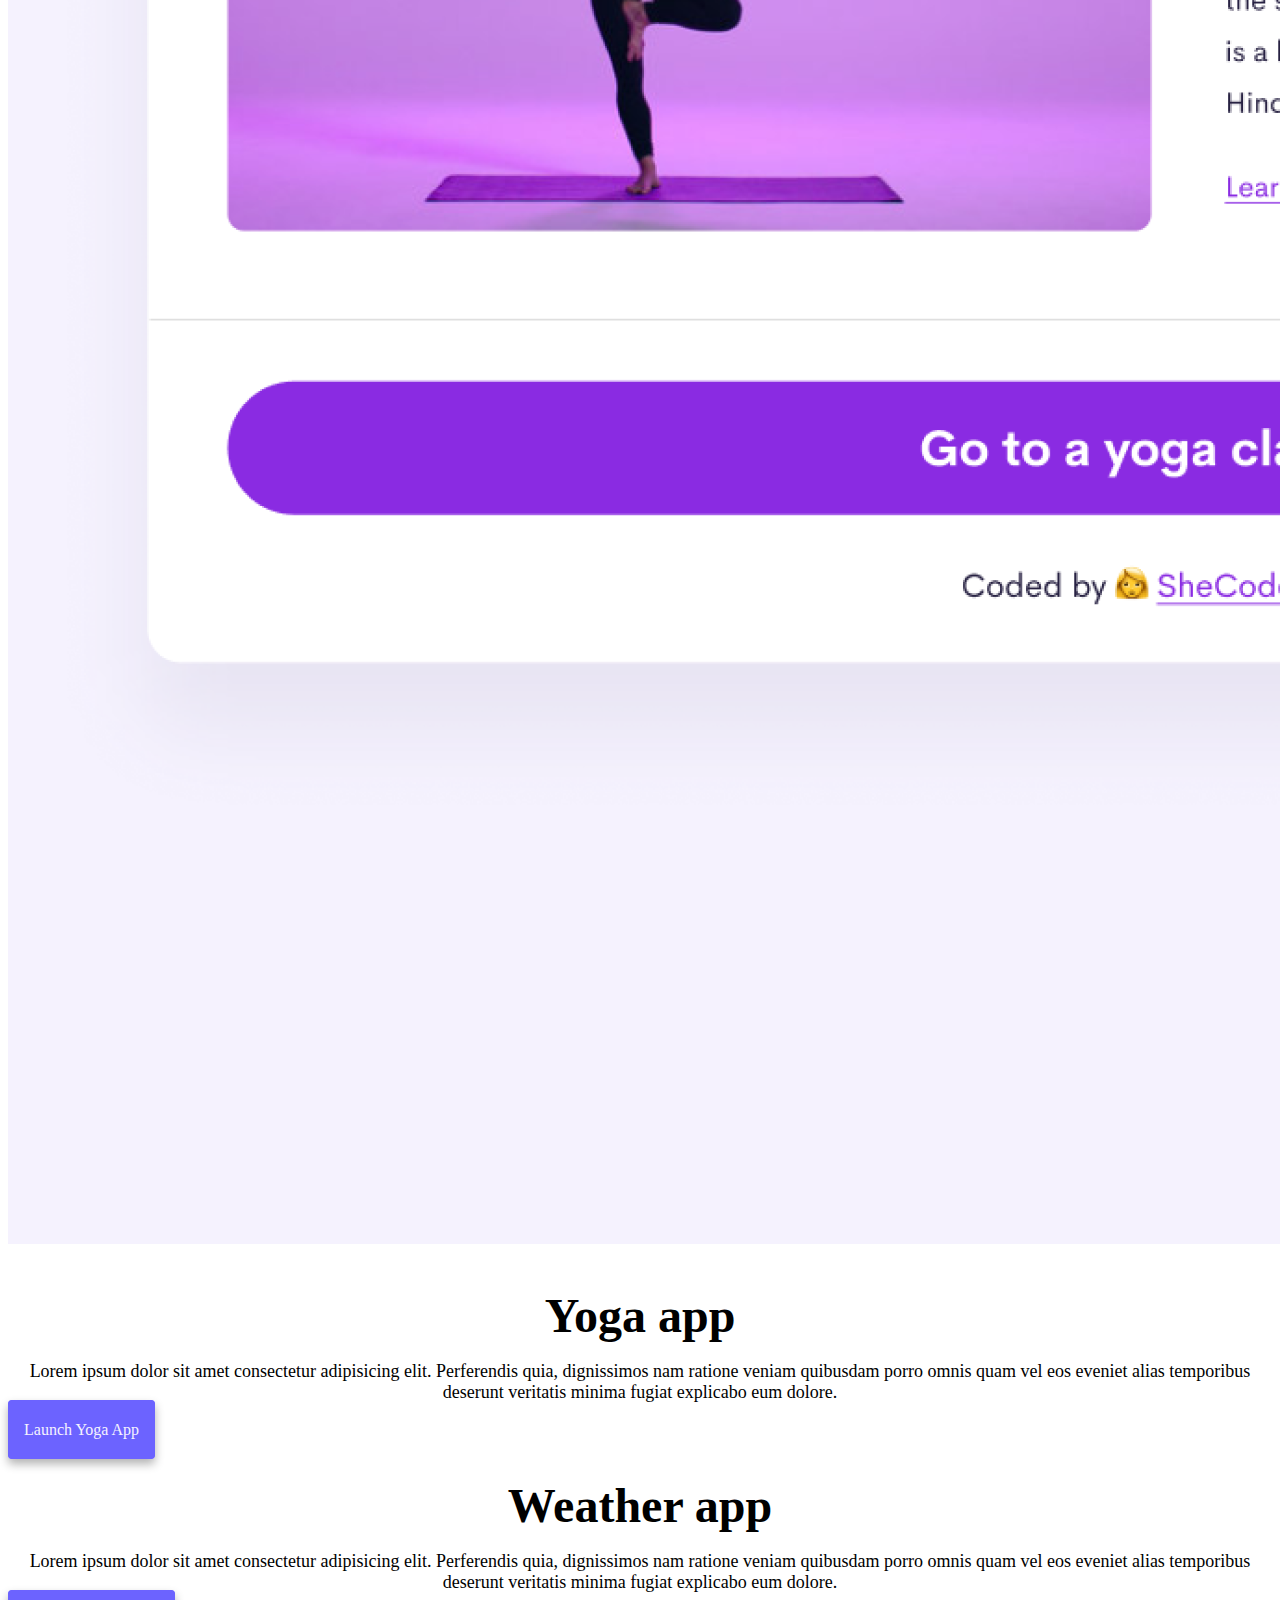
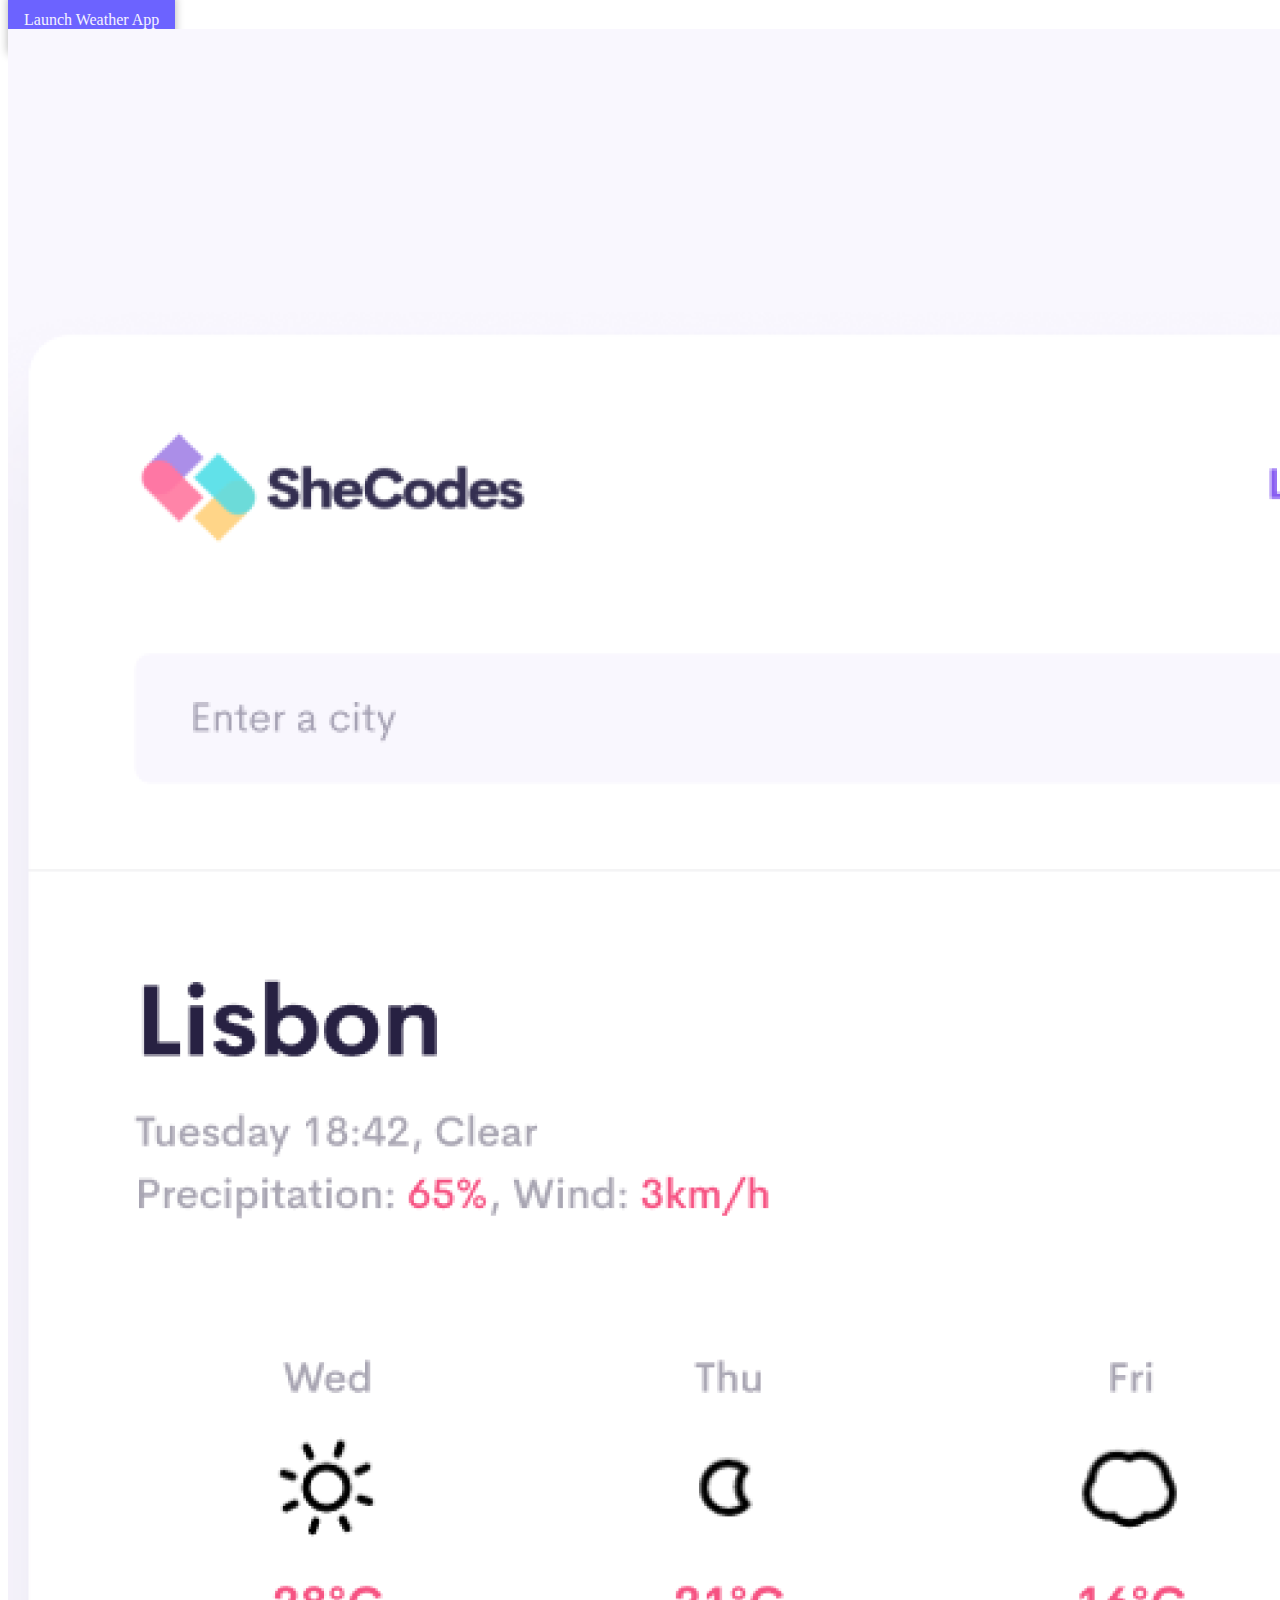
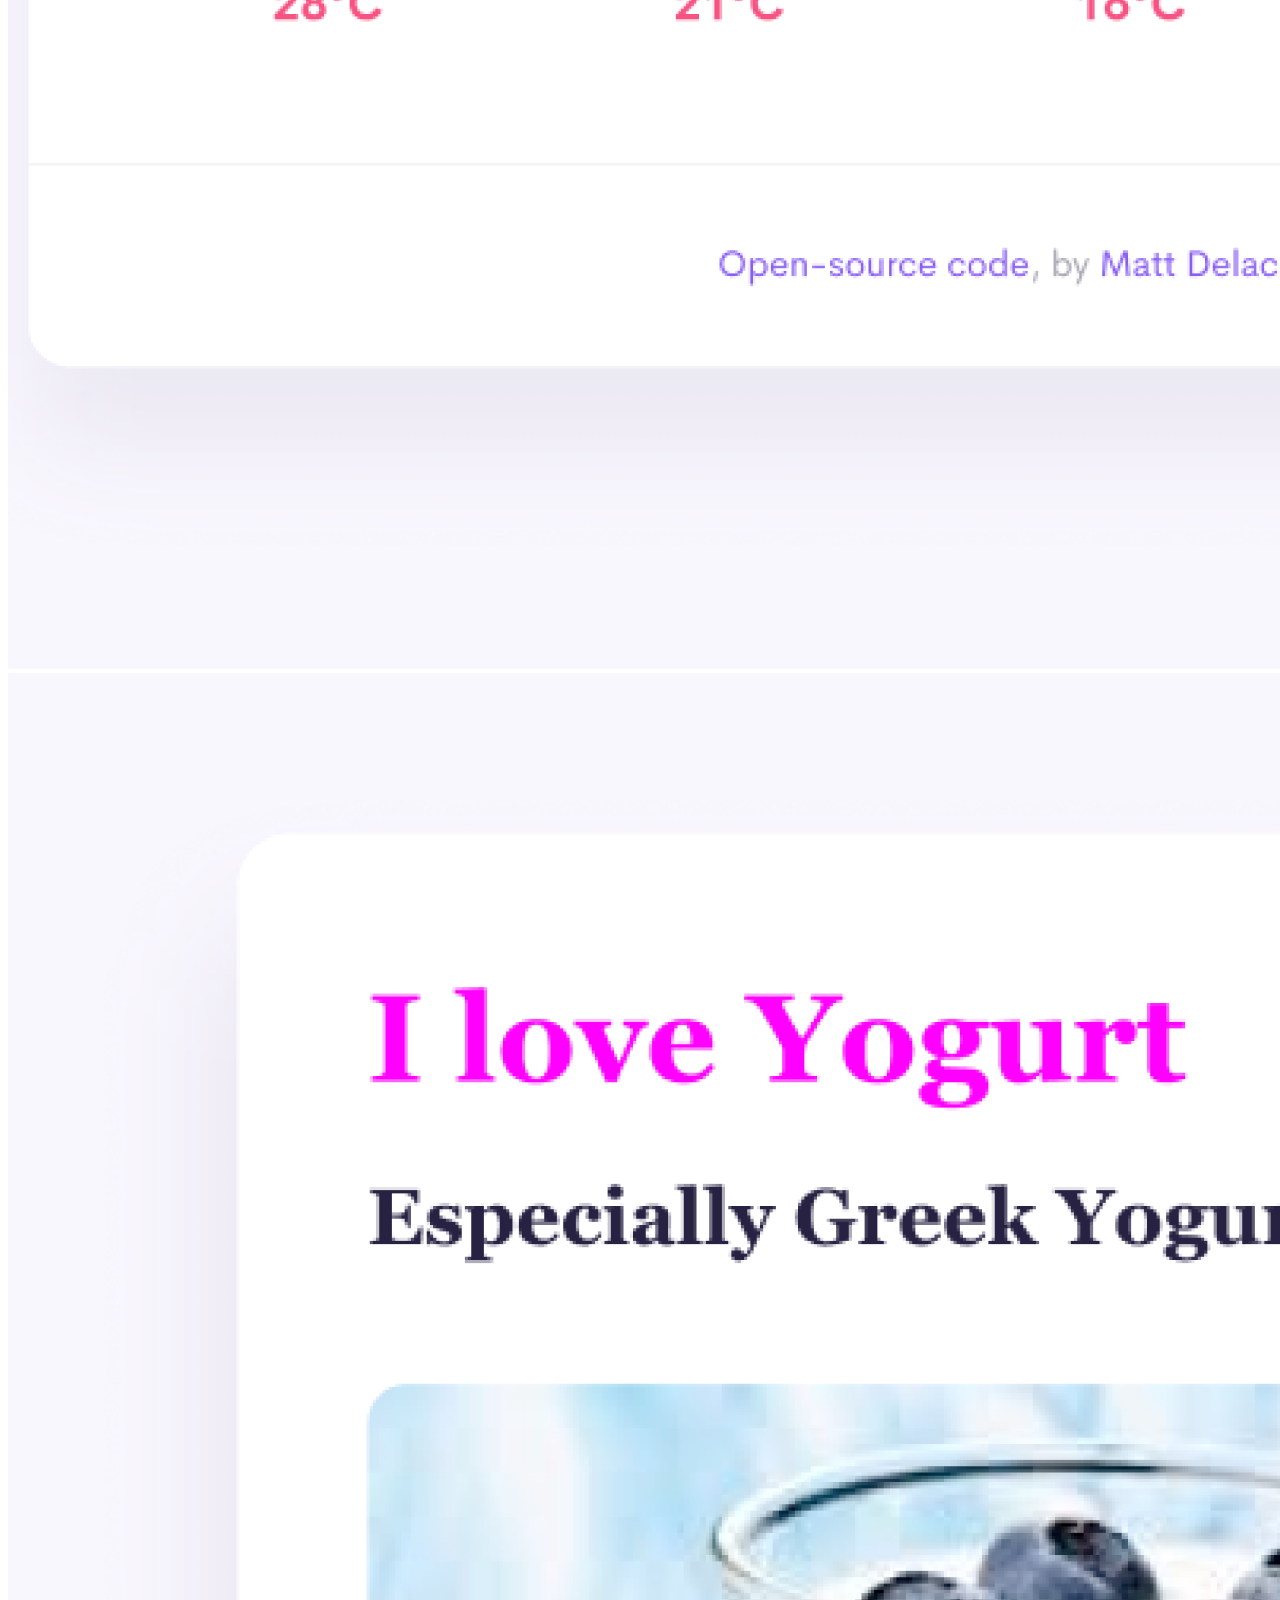
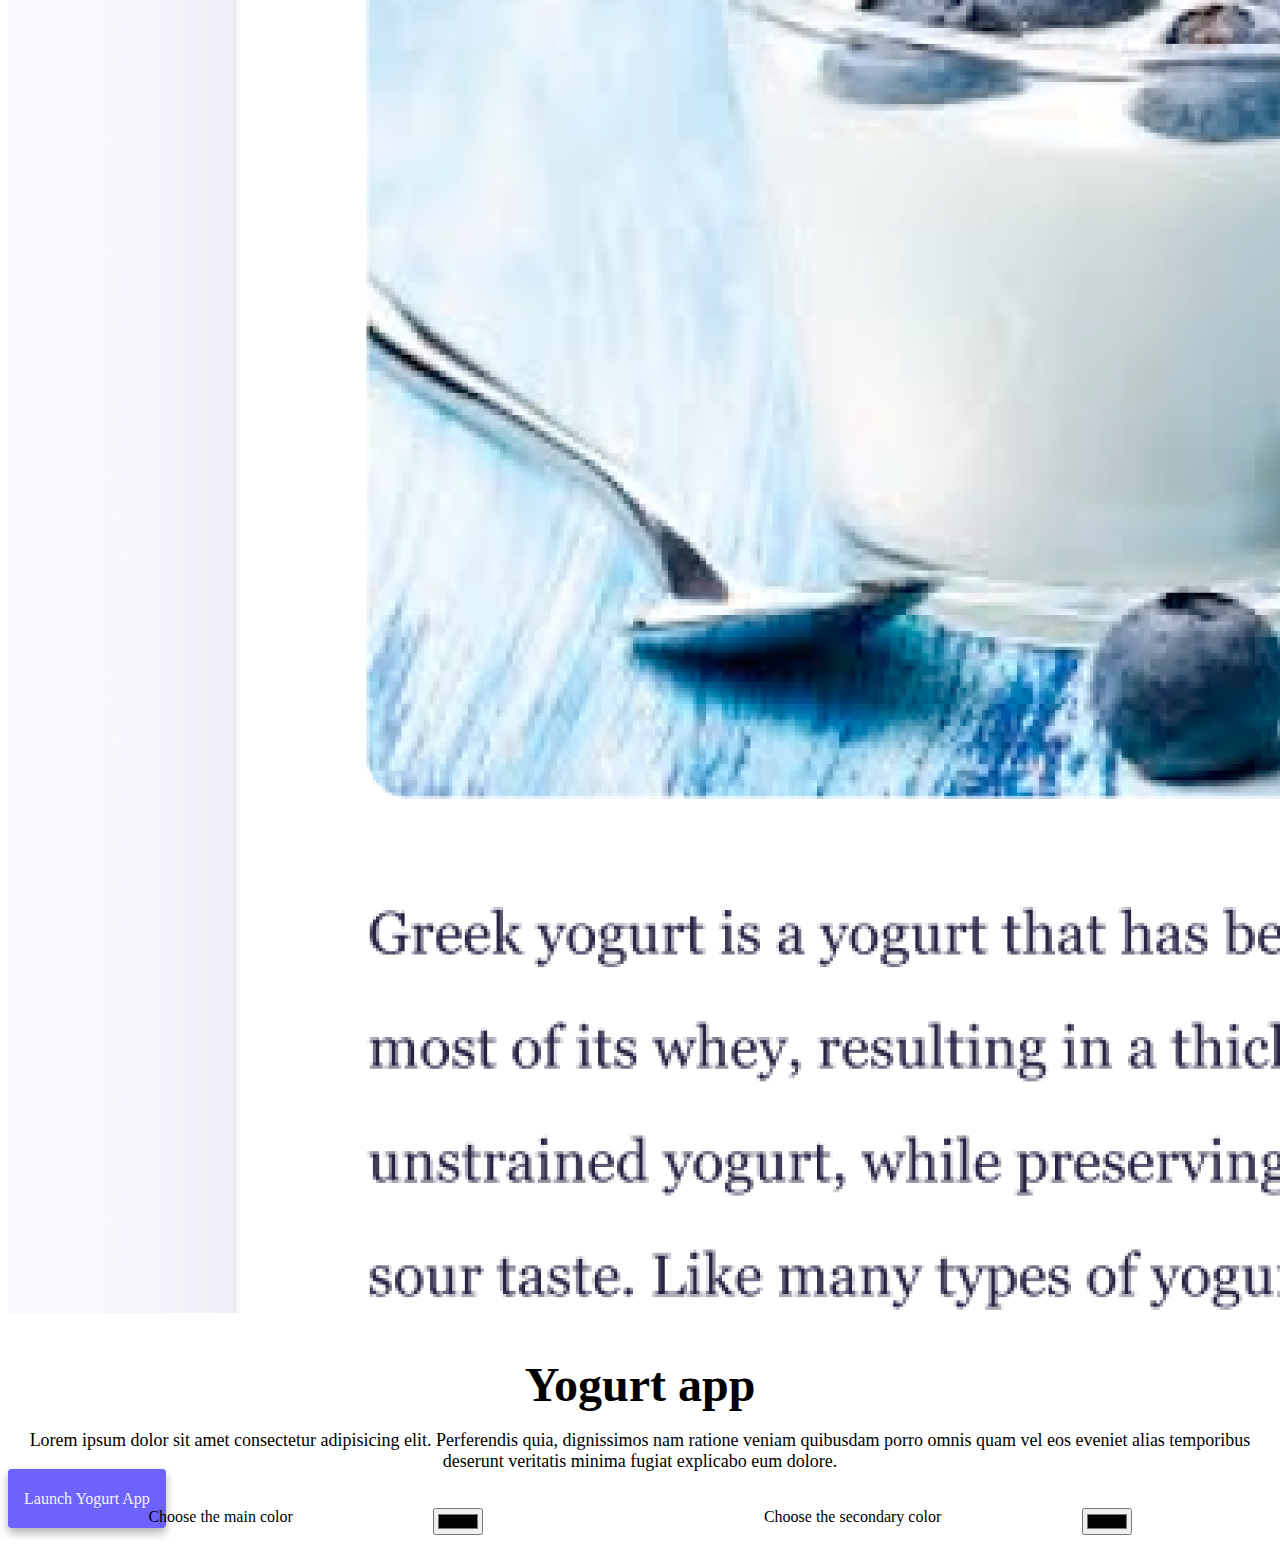
==== commit 2f3a6ce3: "Updated a flag" ====
--- a/index.html
+++ b/index.html
@@ -53,7 +53,7 @@
     <div class="header">
       <h2>👋 Hi I am</h2>
       <h1>Inna Slota</h1>
-      <h3><kbd>FR</kbd> Front-end developer, based in Europe</h3>
+      <h3>🇺🇦 Front-end developer, based in Europe</h3>
       <div class="navigation">
         <a href="contact.html#contact" class="button contact">Contact Me</a>
         <a href="contact.html" class="button about">About Me</a>
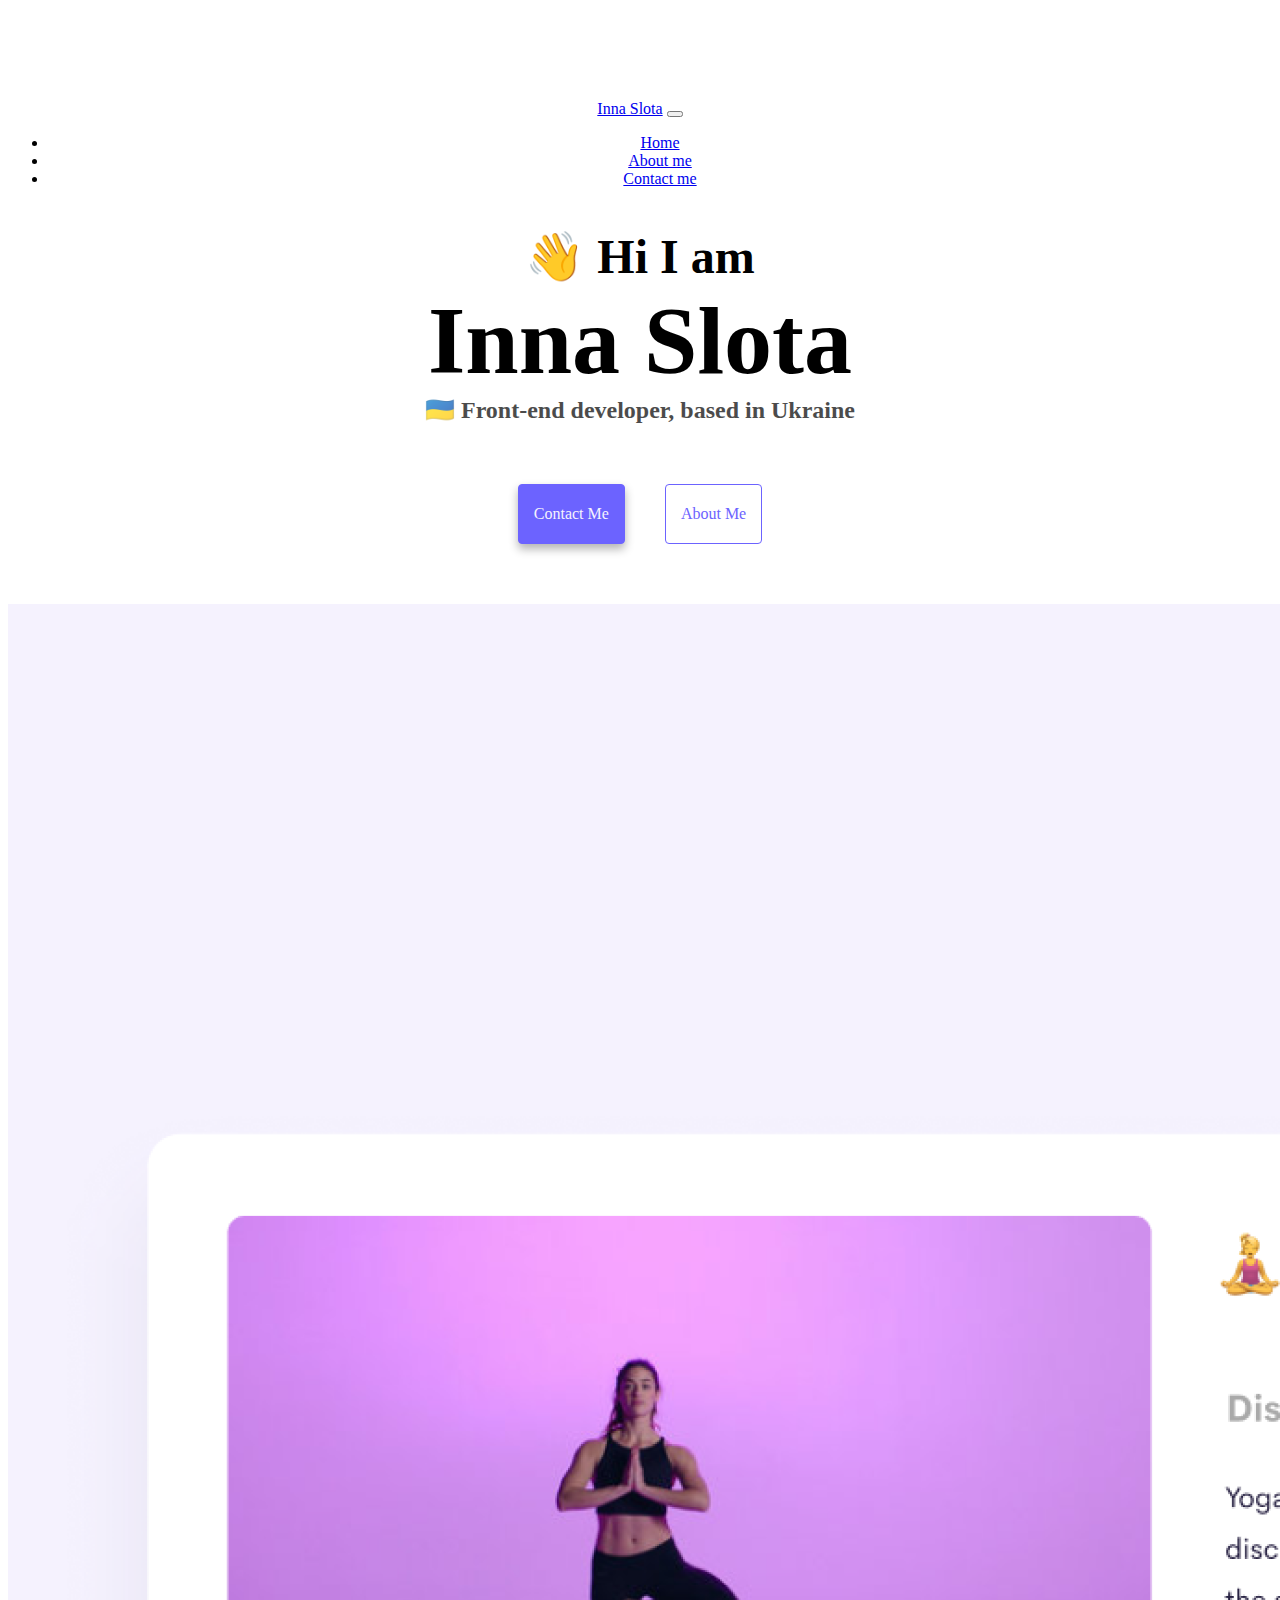
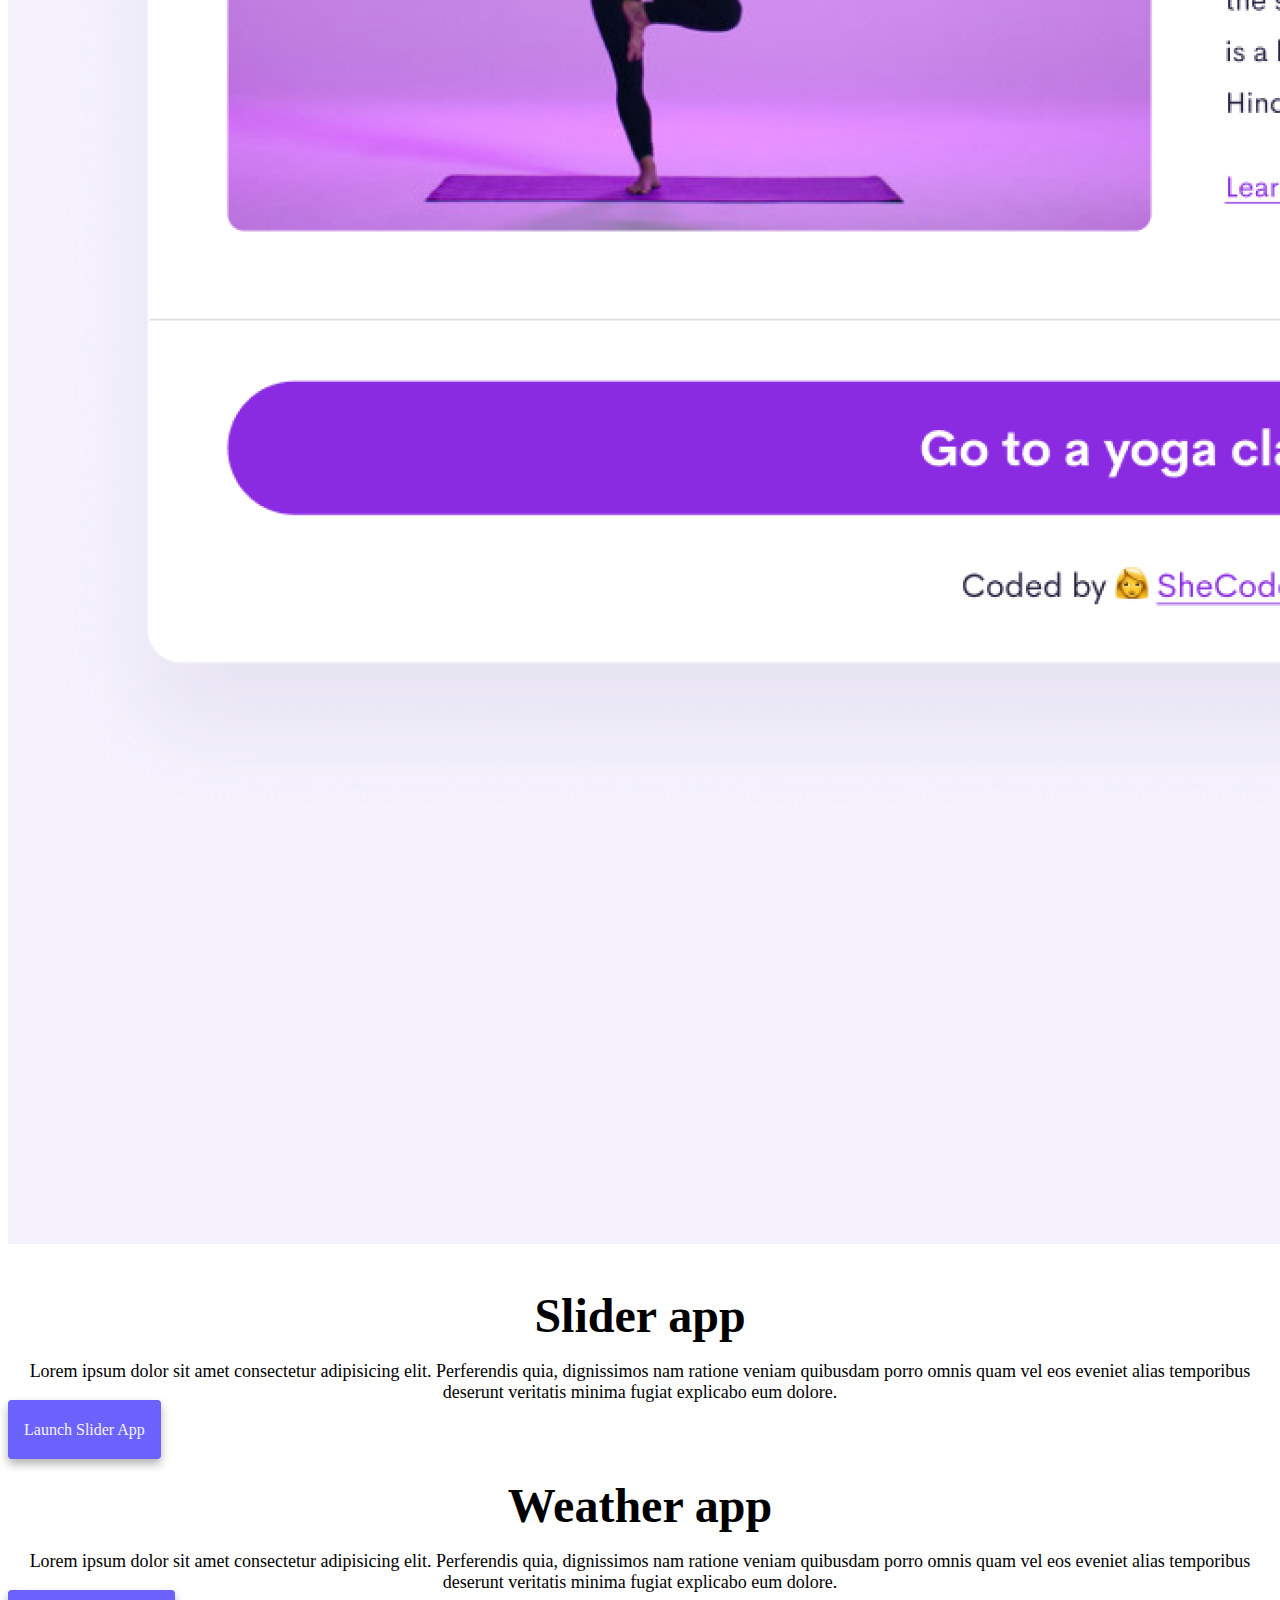
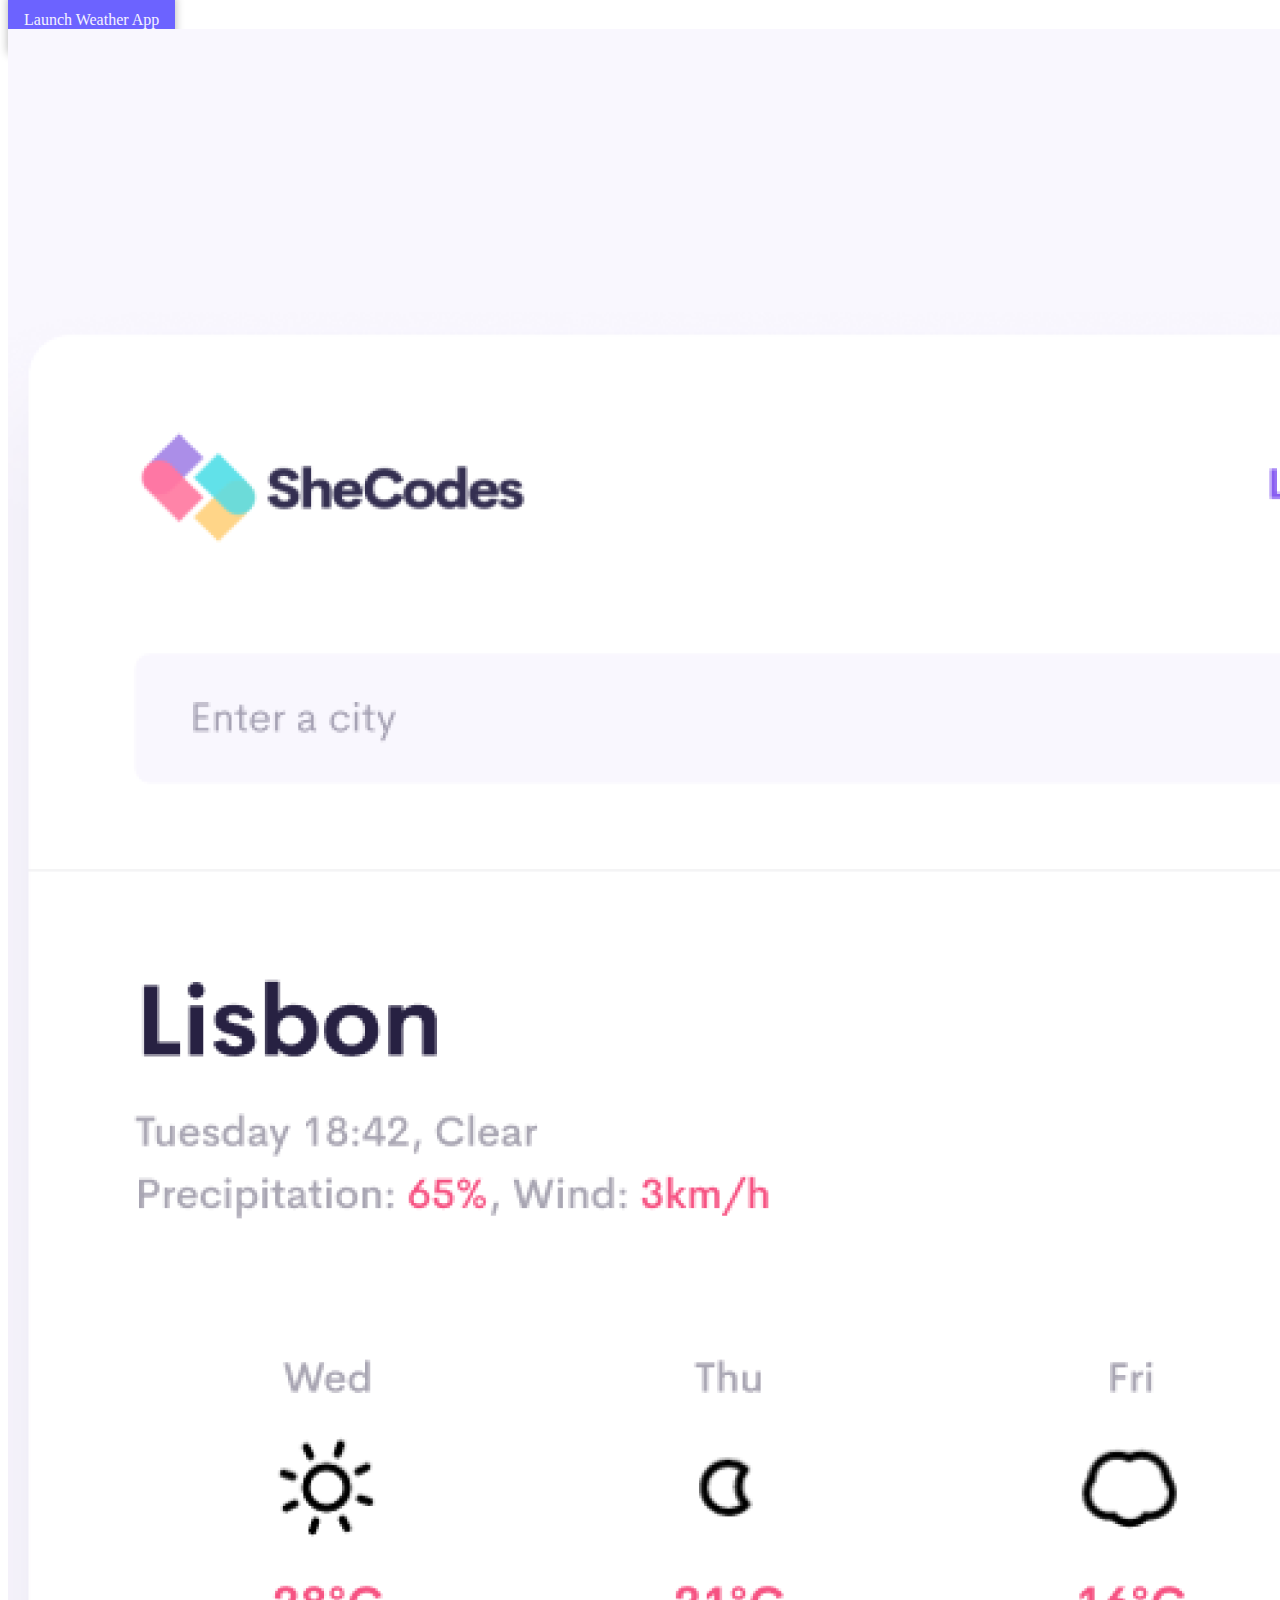
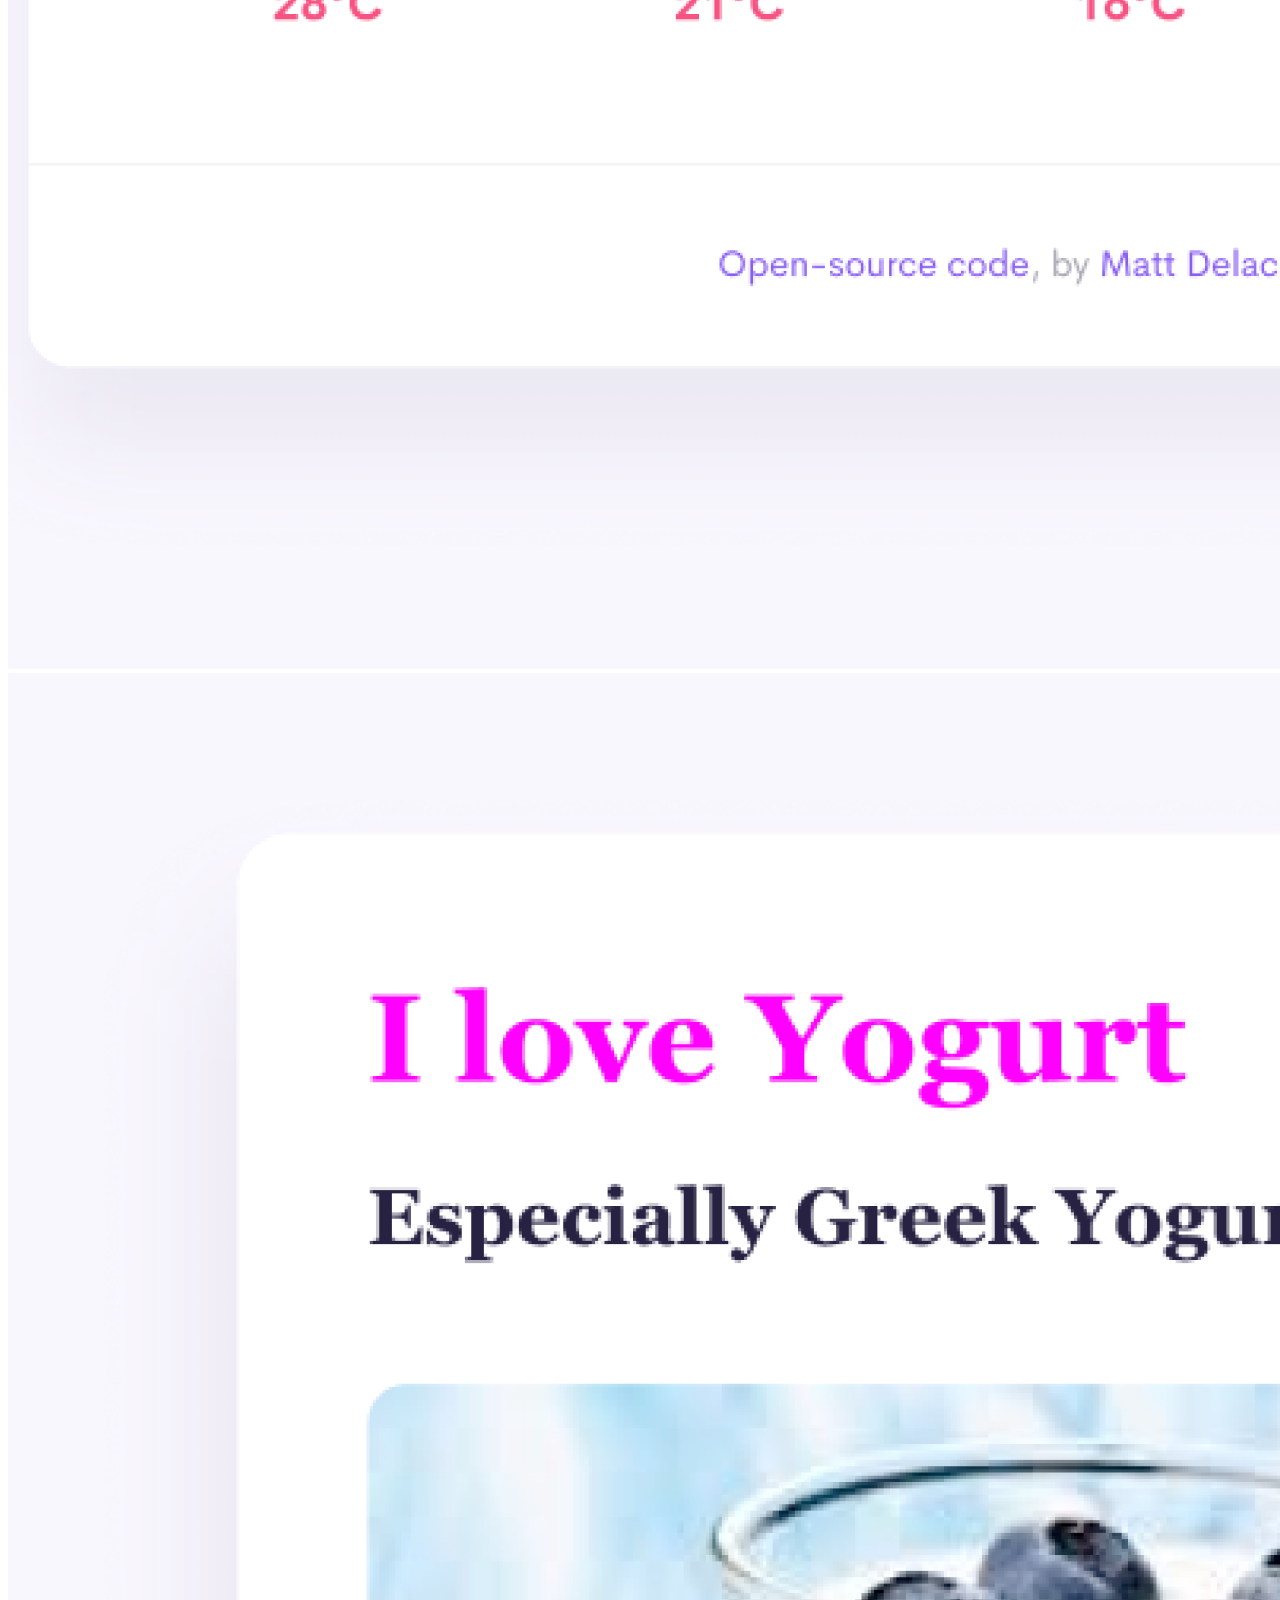
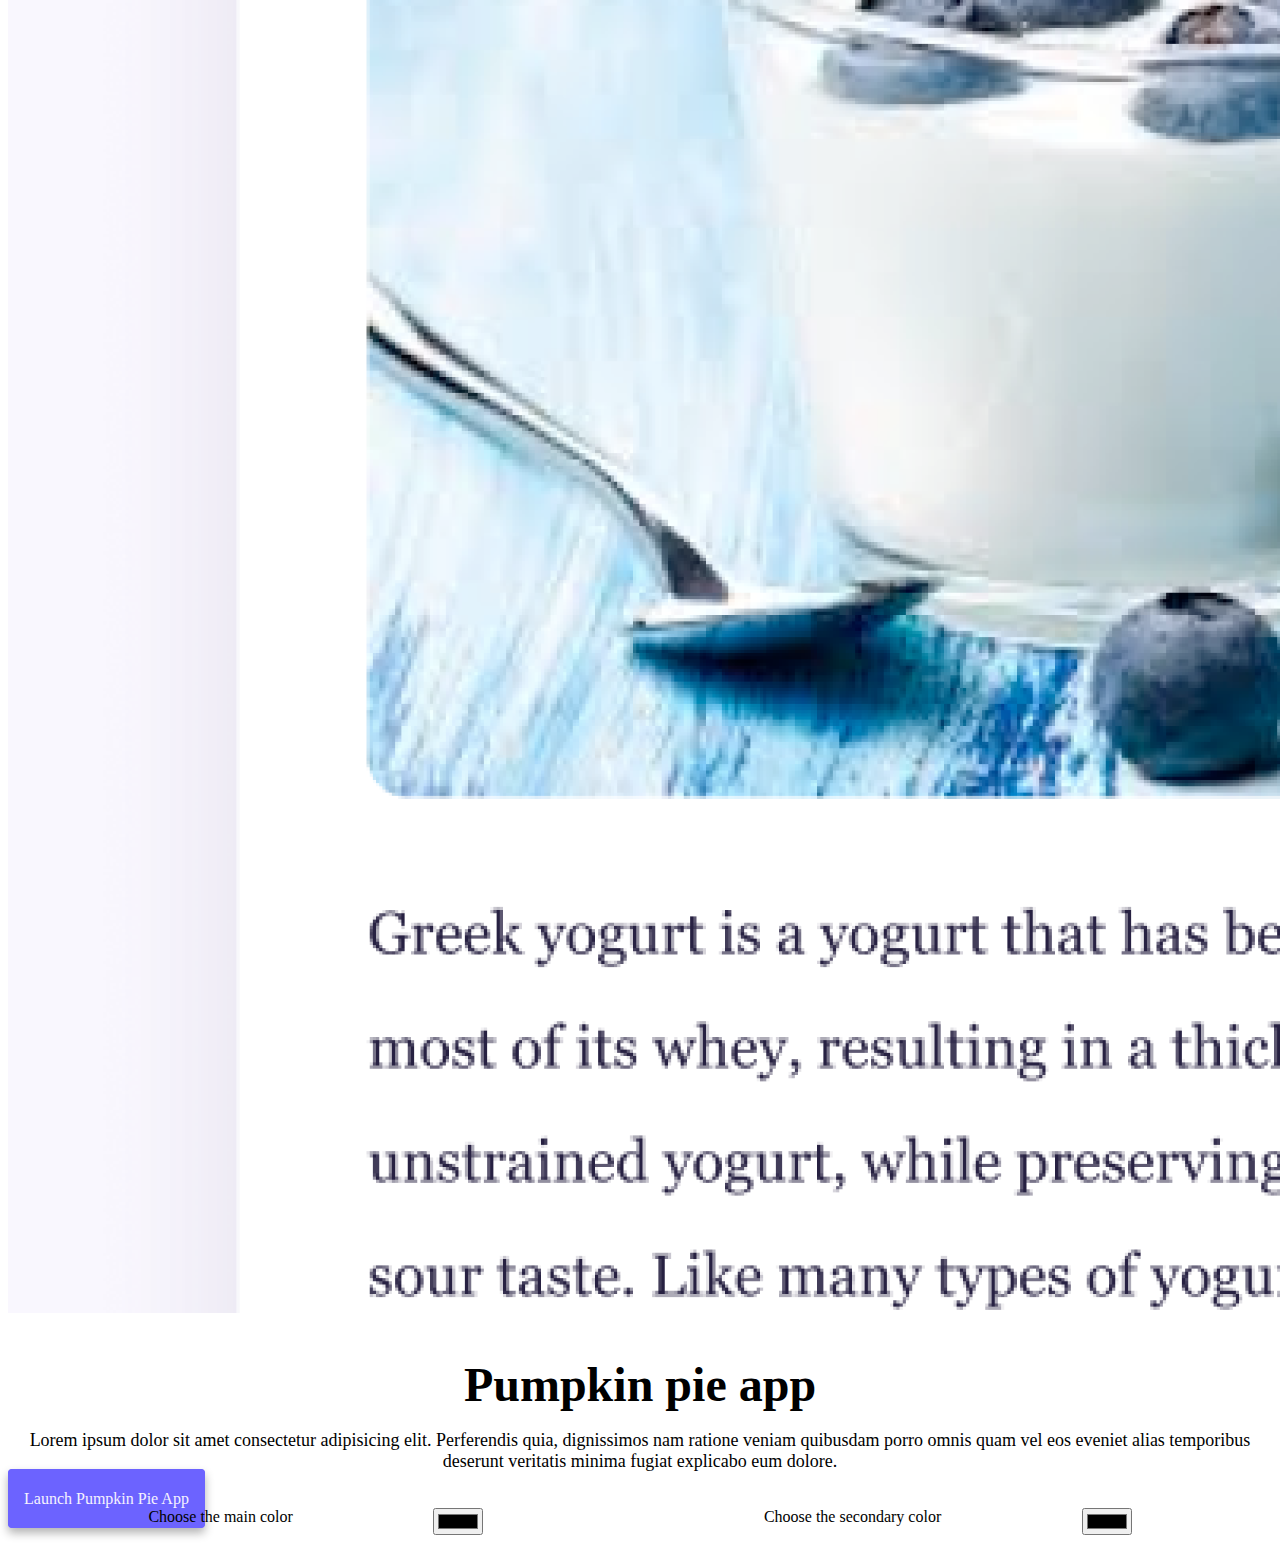
==== commit 4d207a9f: "Added SEO" ====
--- a/index.html
+++ b/index.html
@@ -4,16 +4,20 @@
     <meta charset="UTF-8" />
     <meta http-equiv="X-UA-Compatible" content="IE=edge" />
     <meta name="viewport" content="width=device-width, initial-scale=1.0" />
-    <title>Document</title>
+    <meta
+      name="description"
+      content="Hi, I am Inna Slota, a beginning Web-devepoper from Ukraine. Please feel free to go through my portfolio here."
+    />
+    <title>Inna Slota portfolio</title>
     <link
-      href="https://cdn.jsdelivr.net/npm/bootstrap@5.3.0-alpha1/dist/css/bootstrap.min.css"
+      href="https://cdn.jsdelivr.net/npm/bootstrap@5.0.2/dist/css/bootstrap.min.css"
       rel="stylesheet"
-      integrity="sha384-GLhlTQ8iRABdZLl6O3oVMWSktQOp6b7In1Zl3/Jr59b6EGGoI1aFkw7cmDA6j6gD"
+      integrity="sha384-EVSTQN3/azprG1Anm3QDgpJLIm9Nao0Yz1ztcQTwFspd3yD65VohhpuuCOmLASjC"
       crossorigin="anonymous"
     />
     <script
-      src="https://cdn.jsdelivr.net/npm/bootstrap@5.3.0-alpha1/dist/js/bootstrap.bundle.min.js"
-      integrity="sha384-w76AqPfDkMBDXo30jS1Sgez6pr3x5MlQ1ZAGC+nuZB+EYdgRZgiwxhTBTkF7CXvN"
+      src="https://cdn.jsdelivr.net/npm/bootstrap@5.0.2/dist/js/bootstrap.bundle.min.js"
+      integrity="sha384-MrcW6ZMFYlzcLA8Nl+NtUVF0sA7MsXsP1UyJoMp4YLEuNSfAP+JcXn/tWtIaxVXM"
       crossorigin="anonymous"
     ></script>
     <link rel="stylesheet" href="style.css" />
@@ -21,7 +25,7 @@
   <body>
     <nav class="navbar navbar-expand-lg navbar-light bg-light fixed-top">
       <div class="container-fluid">
-        <a class="navbar-brand" href="index.html">Inna Slota</a>
+        <a class="navbar-brand" href="index.html" title="Home">Inna Slota</a>
         <button
           class="navbar-toggler"
           type="button"
@@ -36,15 +40,23 @@
         <div class="collapse navbar-collapse" id="navbarNav">
           <ul class="navbar-nav">
             <li class="nav-item">
-              <a class="nav-link active" aria-current="page" href="index.html"
+              <a
+                class="nav-link active"
+                aria-current="page"
+                href="index.html"
+                title="Home"
                 >Home</a
               >
             </li>
             <li class="nav-item">
-              <a class="nav-link" href="contact.html">About me</a>
+              <a class="nav-link" href="contact.html" title="About me"
+                >About me</a
+              >
             </li>
             <li class="nav-item">
-              <a class="nav-link" href="contact.html#contact">Contact me</a>
+              <a class="nav-link" href="contact.html#contact" title="Contact me"
+                >Contact me</a
+              >
             </li>
           </ul>
         </div>
@@ -53,10 +65,14 @@
     <div class="header">
       <h2>👋 Hi I am</h2>
       <h1>Inna Slota</h1>
-      <h3>🇺🇦 Front-end developer, based in Europe</h3>
+      <h3>🇺🇦 Front-end developer, based in Ukraine</h3>
       <div class="navigation">
-        <a href="contact.html#contact" class="button contact">Contact Me</a>
-        <a href="contact.html" class="button about">About Me</a>
+        <a href="contact.html#contact" class="button contact" title="Contact me"
+          >Contact Me</a
+        >
+        <a href="contact.html" class="button about" title="About me"
+          >About Me</a
+        >
       </div>
     </div>
     <div class="container">
@@ -69,7 +85,7 @@
           />
         </div>
         <div class="col-md-6">
-          <h2 class="text-start mb-2">Yoga app</h2>
+          <h2 class="text-start mb-2">Slider app</h2>
           <p class="text-start fs-6">
             Lorem ipsum dolor sit amet consectetur adipisicing elit. Perferendis
             quia, dignissimos nam ratione veniam quibusdam porro omnis quam vel
@@ -77,7 +93,12 @@
             explicabo eum dolore.
           </p>
           <div class="link mt-5">
-            <a class="primary-link">Launch Yoga App</a>
+            <a
+              class="primary-link"
+              title="Yoga"
+              href="https://incredible-horse-802096.netlify.app"
+              >Launch Slider App</a
+            >
           </div>
         </div>
       </div>
@@ -91,7 +112,12 @@
             explicabo eum dolore.
           </p>
           <div class="link mt-5 mb-5">
-            <a class="primary-link">Launch Weather App</a>
+            <a
+              class="primary-link"
+              href="https://prismatic-ganache-6fa35b.netlify.app"
+              title="Weather"
+              >Launch Weather App</a
+            >
           </div>
         </div>
         <div class="col-md-6">
@@ -111,7 +137,7 @@
           />
         </div>
         <div class="col-md-6">
-          <h2 class="text-start mb-2">Yogurt app</h2>
+          <h2 class="text-start mb-2">Pumpkin pie app</h2>
           <p class="text-start fs-6">
             Lorem ipsum dolor sit amet consectetur adipisicing elit. Perferendis
             quia, dignissimos nam ratione veniam quibusdam porro omnis quam vel
@@ -119,7 +145,12 @@
             explicabo eum dolore.
           </p>
           <div class="link mt-5">
-            <a class="primary-link">Launch Yogurt App</a>
+            <a
+              class="primary-link"
+              title="Pumpkin pie"
+              href="https://spectacular-gumption-ef949f.netlify.app"
+              >Launch Pumpkin Pie App</a
+            >
           </div>
         </div>
       </div>
